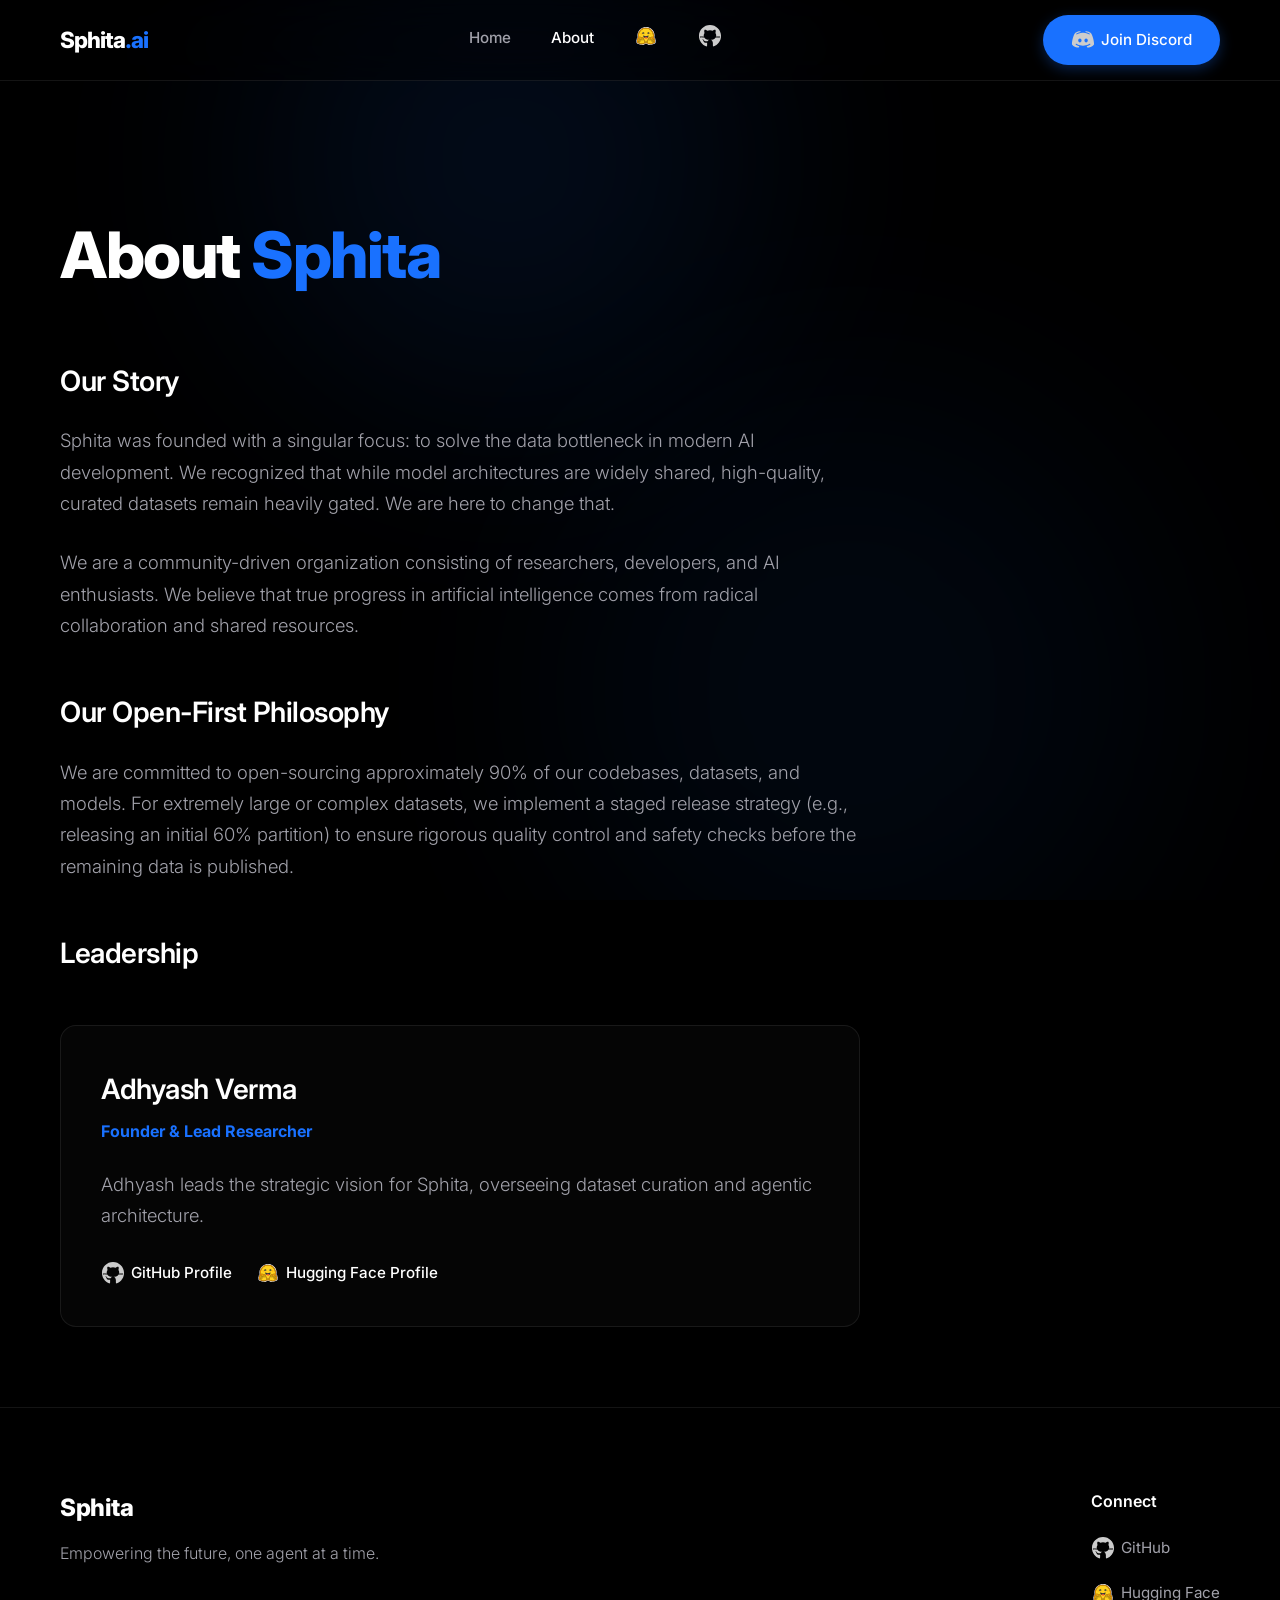
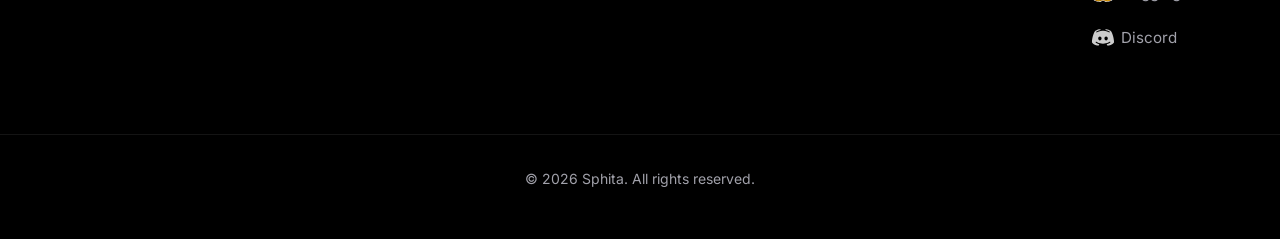
==== about.html @ c9b4d0f7 "fix: rename .svgs to svgs for Jekyll compatibility" ====
<!DOCTYPE html>
<html lang="en">
<head>
    <meta charset="UTF-8">
    <meta name="viewport" content="width=device-width, initial-scale=1.0">
    <meta name="description" content="About Sphita - Learn about our mission, our open-first philosophy, and our leadership.">
    <title>About | Sphita</title>
    <link rel="stylesheet" href="style.css">
    <link href="https://fonts.googleapis.com/css2?family=Inter:wght@300;400;600;800&display=swap" rel="stylesheet">
</head>
<body>
    <div class="bg-elements">
        <div class="orb orb-1"></div>
        <div class="orb orb-2"></div>
    </div>
    <header class="navbar">
        <div class="container nav-container">
            <div class="logo">
                <a href="index.html">Sphita<span>.ai</span></a>
            </div>
            <nav>
                <ul class="nav-links">
                    <li><a href="index.html">Home</a></li>
                    <li><a href="about.html" class="active">About</a></li>
                    <li><a href="https://huggingface.co/sphita" target="_blank" class="svg-link" title="Hugging Face"><img src="svgs/hf-logo.svg" alt="Hugging Face" class="svg-icon"></a></li>
                    <li><a href="https://github.com/sphita" target="_blank" class="svg-link" title="GitHub"><img src="svgs/icons8-github.svg" alt="GitHub" class="svg-icon icon-invert"></a></li>
                </ul>
            </nav>
            <div class="nav-cta">
                <a href="https://discord.gg/mz2hBN3k8p" target="_blank" class="btn btn-primary svg-link"><img src="svgs/icons8-discord.svg" alt="Discord" class="svg-icon icon-invert"> Join Discord</a>
            </div>
            <div class="mobile-menu-toggle" id="mobile-menu-toggle">
                &#9776;
            </div>
        </div>
    </header>

    <main class="page-content">
        <section class="container content-section">
            <h1 class="page-title">About <span>Sphita</span></h1>
            <div class="text-block">
                <h2>Our Story</h2>
                <p>Sphita was founded with a singular focus: to solve the data bottleneck in modern AI development. We recognized that while model architectures are widely shared, high-quality, curated datasets remain heavily gated. We are here to change that.</p>
                <p>We are a community-driven organization consisting of researchers, developers, and AI enthusiasts. We believe that true progress in artificial intelligence comes from radical collaboration and shared resources.</p>
                
                <h2>Our Open-First Philosophy</h2>
                <p>We are committed to open-sourcing approximately 90% of our codebases, datasets, and models. For extremely large or complex datasets, we implement a staged release strategy (e.g., releasing an initial 60% partition) to ensure rigorous quality control and safety checks before the remaining data is published.</p>

                <h2>Leadership</h2>
                <div class="leadership-card">
                    <h3>Adhyash Verma</h3>
                    <p><strong>Founder & Lead Researcher</strong></p>
                    <p>Adhyash leads the strategic vision for Sphita, overseeing dataset curation and agentic architecture.</p>
                    <div class="social-links">
                        <a href="https://github.com/AVadhyanshverma" target="_blank" class="svg-link"><img src="svgs/icons8-github.svg" alt="GitHub" class="svg-icon icon-invert"> GitHub Profile</a>
                        <a href="https://huggingface.co/AdhyanshVerma" target="_blank" class="svg-link"><img src="svgs/hf-logo.svg" alt="Hugging Face" class="svg-icon"> Hugging Face Profile</a>
                    </div>
                </div>
            </div>
        </section>
    </main>

    <footer>
        <div class="container footer-content">
            <div class="footer-brand">
                <h3>Sphita</h3>
                <p>Empowering the future, one agent at a time.</p>
            </div>
            <div class="footer-links">
                <h4>Connect</h4>
                <ul>
                    <li><a href="https://github.com/sphita" class="svg-link"><img src="svgs/icons8-github.svg" alt="GitHub" class="svg-icon icon-invert"> GitHub</a></li>
                    <li><a href="https://huggingface.co/sphita" class="svg-link"><img src="svgs/hf-logo.svg" alt="Hugging Face" class="svg-icon"> Hugging Face</a></li>
                    <li><a href="https://discord.gg/mz2hBN3k8p" class="svg-link"><img src="svgs/icons8-discord.svg" alt="Discord" class="svg-icon icon-invert"> Discord</a></li>
                </ul>
            </div>
        </div>
        <div class="footer-bottom">
            <p>&copy; <span id="year">2026</span> Sphita. All rights reserved.</p>
        </div>
    </footer>

    <script src="script.js"></script>
</body>
</html>
---- style.css ----
:root {
    --bg-dark: #000000;
    --bg-glass: rgba(255, 255, 255, 0.02);
    --bg-glass-hover: rgba(255, 255, 255, 0.05);
    --text-primary: #ffffff;
    --text-secondary: #a1a1aa;
    --accent-blue: #1971ff;
    --border-color: rgba(255, 255, 255, 0.06);
    --glass-border: 1px solid rgba(255, 255, 255, 0.08);
}

* {
    margin: 0;
    padding: 0;
    box-sizing: border-box;
}

html {
    scroll-behavior: smooth;
}

body {
    font-family: 'Inter', -apple-system, sans-serif;
    background-color: var(--bg-dark);
    color: var(--text-primary);
    line-height: 1.7;
    overflow-x: hidden;
    -webkit-font-smoothing: antialiased;
}

a {
    text-decoration: none;
    color: inherit;
}

ul {
    list-style: none;
}

.container {
    max-width: 1200px;
    margin: 0 auto;
    padding: 0 20px;
}

/* Ambient Background Effects */
.bg-elements {
    position: fixed;
    top: 0;
    left: 0;
    width: 100vw;
    height: 100vh;
    z-index: -1;
    overflow: hidden;
    pointer-events: none;
}

.orb {
    position: absolute;
    border-radius: 50%;
    filter: blur(120px);
    opacity: 0.4;
    animation: float 10s ease-in-out infinite alternate;
}

.orb-1 {
    top: -10%;
    left: 20%;
    width: 500px;
    height: 500px;
    background: rgba(25, 113, 255, 0.25);
}

.orb-2 {
    bottom: -10%;
    right: 10%;
    width: 600px;
    height: 600px;
    background: rgba(25, 113, 255, 0.15);
    animation-delay: -5s;
}

@keyframes float {
    0% { transform: translate(0, 0); }
    100% { transform: translate(40px, 60px); }
}

/* Navbar - Glassmorphism */
.navbar {
    border-bottom: var(--glass-border);
    background: rgba(0, 0, 0, 0.4);
    backdrop-filter: blur(24px);
    -webkit-backdrop-filter: blur(24px);
    position: sticky;
    top: 0;
    z-index: 100;
    transition: all 0.3s ease;
}

.nav-container {
    display: flex;
    justify-content: space-between;
    align-items: center;
    height: 80px;
}

.logo a {
    font-size: 1.4rem;
    font-weight: 800;
    letter-spacing: -1px;
}

.logo span {
    color: var(--accent-blue);
}

.nav-links {
    display: flex;
    gap: 2.5rem;
}

.nav-links a {
    font-size: 0.95rem;
    color: var(--text-secondary);
    transition: color 0.2s ease;
    font-weight: 500;
}

.nav-links a:hover, .nav-links a.active {
    color: var(--text-primary);
}

.mobile-menu-toggle {
    display: none;
    font-size: 1.5rem;
    cursor: pointer;
}

/* Buttons */
.btn {
    display: inline-flex;
    align-items: center;
    justify-content: center;
    padding: 0.75rem 1.75rem;
    border-radius: 999px; /* Pill shape */
    font-weight: 500;
    font-size: 0.95rem;
    transition: all 0.3s cubic-bezier(0.4, 0, 0.2, 1);
    cursor: pointer;
}

.btn-primary {
    background: var(--accent-blue);
    color: white;
    border: none;
    box-shadow: 0 4px 14px 0 rgba(25, 113, 255, 0.3);
}

.btn-primary:hover {
    transform: translateY(-2px);
    box-shadow: 0 6px 20px 0 rgba(25, 113, 255, 0.5);
}

.btn-outline {
    background: var(--bg-glass);
    border: var(--glass-border);
    color: var(--text-primary);
    backdrop-filter: blur(10px);
}

.btn-outline:hover {
    background: var(--bg-glass-hover);
    border-color: rgba(255, 255, 255, 0.2);
}

/* Hero Section */
.hero {
    position: relative;
    padding: 160px 0 120px;
    text-align: center;
    z-index: 2;
}

.hero-content {
    max-width: 850px;
    margin: 0 auto;
}

.hero-title {
    font-size: 5rem;
    font-weight: 800;
    line-height: 1.1;
    margin-bottom: 1.5rem;
    letter-spacing: -2px;
}

.hero-title span {
    color: var(--accent-blue);
}

.hero-subtitle {
    font-size: 1.25rem;
    color: var(--text-secondary);
    margin-bottom: 3rem;
    max-width: 600px;
    margin-left: auto;
    margin-right: auto;
    font-weight: 300;
}

.hero-actions {
    display: flex;
    justify-content: center;
    gap: 1.25rem;
}

/* Features - Glass Cards */
.features {
    display: grid;
    grid-template-columns: repeat(auto-fit, minmax(320px, 1fr));
    gap: 2rem;
    padding: 4rem 20px 8rem 20px;
    position: relative;
    z-index: 2;
}

.feature-card {
    background: var(--bg-glass);
    border: var(--glass-border);
    backdrop-filter: blur(20px);
    -webkit-backdrop-filter: blur(20px);
    border-radius: 16px;
    padding: 3rem 2rem;
    transition: transform 0.3s ease, border-color 0.3s ease, background 0.3s ease;
}

.feature-card:hover {
    transform: translateY(-8px);
    border-color: rgba(25, 113, 255, 0.4);
    background: var(--bg-glass-hover);
}

.feature-card .icon {
    font-size: 2.5rem;
    margin-bottom: 1.5rem;
}

.feature-card h3 {
    font-size: 1.35rem;
    margin-bottom: 1rem;
    font-weight: 600;
    letter-spacing: -0.5px;
}

.feature-card p {
    color: var(--text-secondary);
    font-size: 1rem;
    font-weight: 300;
}

/* Page Content (About) */
.page-content {
    padding: 120px 0 80px;
    position: relative;
    z-index: 2;
}

.page-title {
    font-size: 4rem;
    margin-bottom: 2.5rem;
    font-weight: 800;
    letter-spacing: -1.5px;
}

.page-title span {
    color: var(--accent-blue);
}

.text-block {
    max-width: 800px;
}

.text-block h2 {
    margin: 3rem 0 1.25rem;
    font-size: 1.75rem;
    font-weight: 600;
    letter-spacing: -0.5px;
}

.text-block p {
    color: var(--text-secondary);
    margin-bottom: 1.75rem;
    font-size: 1.15rem;
    font-weight: 300;
}

.leadership-card {
    background: var(--bg-glass);
    border: var(--glass-border);
    backdrop-filter: blur(20px);
    -webkit-backdrop-filter: blur(20px);
    border-radius: 16px;
    padding: 2.5rem;
    margin-top: 3rem;
}

.leadership-card h3 {
    font-size: 1.75rem;
    margin-bottom: 0.25rem;
    font-weight: 600;
    letter-spacing: -0.5px;
}

.leadership-card > p:nth-of-type(1) {
    color: var(--accent-blue);
    font-weight: 500;
    font-size: 1rem;
    margin-bottom: 1.5rem;
}

.social-links {
    margin-top: 1.5rem;
    display: flex;
    gap: 1.5rem;
}

.social-links a {
    color: var(--text-primary);
    font-size: 0.95rem;
    font-weight: 500;
    transition: color 0.2s ease;
}

.social-links a:hover {
    color: var(--accent-blue);
}

/* Footer */
footer {
    border-top: var(--glass-border);
    padding: 5rem 0 3rem;
    background: rgba(0, 0, 0, 0.4);
    backdrop-filter: blur(20px);
    position: relative;
    z-index: 2;
}

.footer-content {
    display: flex;
    justify-content: space-between;
    flex-wrap: wrap;
    gap: 3rem;
    margin-bottom: 4rem;
}

.footer-brand h3 {
    font-size: 1.5rem;
    font-weight: 800;
    letter-spacing: -0.5px;
}

.footer-brand p {
    color: var(--text-secondary);
    margin-top: 0.75rem;
    font-weight: 300;
}

.footer-links h4 {
    margin-bottom: 1.25rem;
    font-weight: 600;
}

.footer-links ul li {
    margin-bottom: 0.75rem;
}

.footer-links a {
    color: var(--text-secondary);
    transition: color 0.2s ease;
    font-size: 0.95rem;
}

.footer-links a:hover {
    color: var(--text-primary);
}

.footer-bottom {
    text-align: center;
    color: var(--text-secondary);
    font-size: 0.875rem;
    padding-top: 2rem;
    border-top: var(--glass-border);
}

/* Responsive */
@media (max-width: 768px) {
    .nav-links, .nav-cta {
        display: none;
    }
    .mobile-menu-toggle {
        display: block;
    }
    .hero-title {
        font-size: 3.5rem;
    }
    .hero-actions {
        flex-direction: column;
        padding: 0 20px;
    }
    .btn {
        width: 100%;
    }
    .nav-links.active {
        display: flex;
        flex-direction: column;
        position: absolute;
        top: 80px;
        left: 0;
        width: 100%;
        background: rgba(0, 0, 0, 0.95);
        backdrop-filter: blur(24px);
        padding: 2rem;
        border-bottom: var(--glass-border);
    }
}

/* SVG Animations (From svg-animations SKILL) */
.svg-link {
    display: inline-flex;
    align-items: center;
    gap: 6px;
}

.svg-icon {
    width: 24px;
    height: 24px;
    transition: transform 0.3s cubic-bezier(0.42, 0, 0.58, 1);
}

.icon-invert {
    filter: invert(0.8);
}

.svg-link:hover .svg-icon {
    animation: svg-pulse 1.5s ease-in-out infinite;
}

@keyframes svg-pulse {
    0%, 100% { 
        transform: scale(1); 
        filter: drop-shadow(0 0 2px rgba(25, 113, 255, 0.4)); 
    }
    50% { 
        transform: scale(1.15); 
        filter: drop-shadow(0 0 8px rgba(25, 113, 255, 0.8)); 
    }
}
.icon-invert.svg-link:hover .svg-icon,
.svg-link:hover .icon-invert {
    animation: svg-pulse-invert 1.5s ease-in-out infinite;
}

@keyframes svg-pulse-invert {
    0%, 100% { 
        transform: scale(1); 
        filter: invert(0.8) drop-shadow(0 0 2px rgba(25, 113, 255, 0.4)); 
    }
    50% { 
        transform: scale(1.15); 
        filter: invert(0.8) drop-shadow(0 0 8px rgba(25, 113, 255, 0.8)); 
    }
}

/* Feature Card SVG Icon Styles & Animation */
.feature-icon {
    width: 48px;
    height: 48px;
    margin-bottom: 0.5rem;
    transition: transform 0.4s cubic-bezier(0.34, 1.56, 0.64, 1), filter 0.4s ease;
}

.feature-card:hover .feature-icon {
    transform: scale(1.15) translateY(-5px);
    filter: drop-shadow(0 4px 12px rgba(25, 113, 255, 0.6));
}
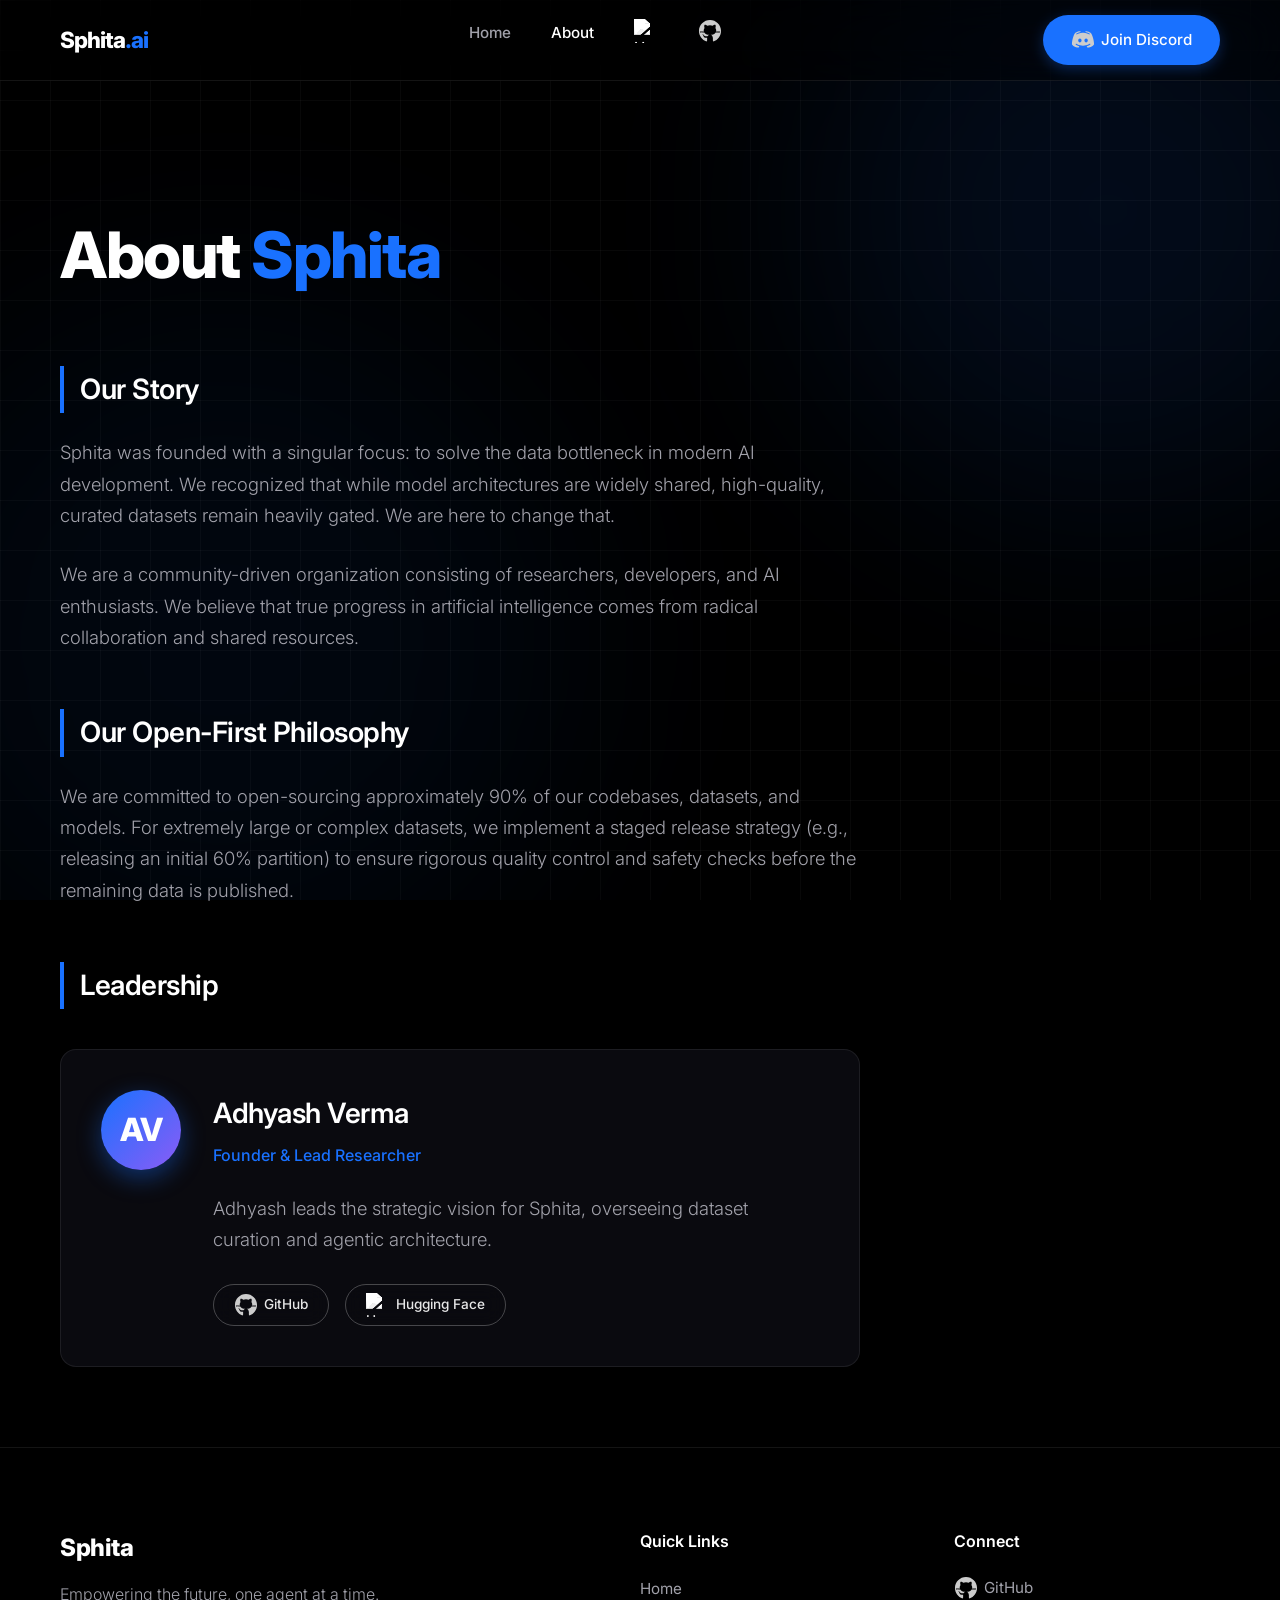
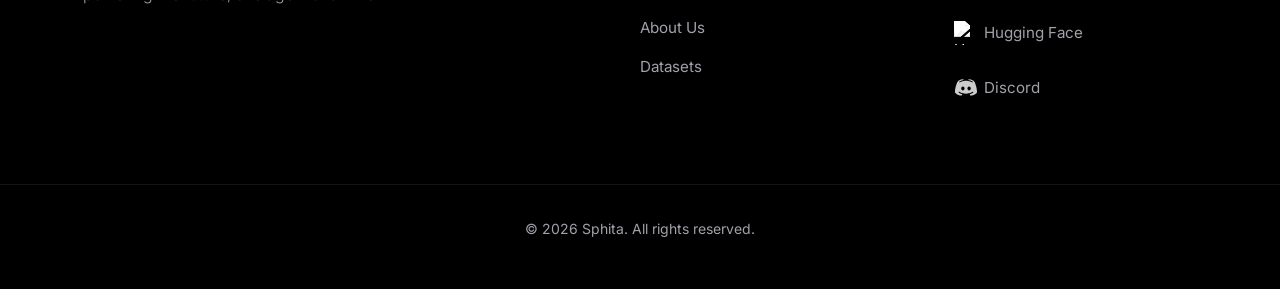
==== commit e9c90d41: "style: Comprehensive startup-tier UI polish and HF Pirate logo integration" ====
--- a/about.html
+++ b/about.html
@@ -5,14 +5,20 @@
     <meta name="viewport" content="width=device-width, initial-scale=1.0">
     <meta name="description" content="About Sphita - Learn about our mission, our open-first philosophy, and our leadership.">
     <title>About | Sphita</title>
+    
+    <!-- Dynamic Favicon -->
+    <link rel="icon" href="data:image/svg+xml,<svg xmlns='http://www.w3.org/2000/svg' viewBox='0 0 100 100'><circle cx='50' cy='50' r='50' fill='%231971ff'/></svg>">
+    
     <link rel="stylesheet" href="style.css">
-    <link href="https://fonts.googleapis.com/css2?family=Inter:wght@300;400;600;800&display=swap" rel="stylesheet">
+    <link href="https://fonts.googleapis.com/css2?family=Inter:wght@300;400;500;600;800&display=swap" rel="stylesheet">
 </head>
 <body>
+    <div class="bg-grid"></div>
     <div class="bg-elements">
         <div class="orb orb-1"></div>
         <div class="orb orb-2"></div>
     </div>
+    
     <header class="navbar">
         <div class="container nav-container">
             <div class="logo">
@@ -22,7 +28,7 @@
                 <ul class="nav-links">
                     <li><a href="index.html">Home</a></li>
                     <li><a href="about.html" class="active">About</a></li>
-                    <li><a href="https://huggingface.co/sphita" target="_blank" class="svg-link" title="Hugging Face"><img src="svgs/hf-logo.svg" alt="Hugging Face" class="svg-icon"></a></li>
+                    <li><a href="https://huggingface.co/sphita" target="_blank" class="svg-link" title="Hugging Face"><img src="https://huggingface.co/datasets/huggingface/brand-assets/resolve/main/hf-logo-pirate.png" alt="Hugging Face" class="svg-icon icon-monochrome"></a></li>
                     <li><a href="https://github.com/sphita" target="_blank" class="svg-link" title="GitHub"><img src="svgs/icons8-github.svg" alt="GitHub" class="svg-icon icon-invert"></a></li>
                 </ul>
             </nav>
@@ -48,12 +54,15 @@
 
                 <h2>Leadership</h2>
                 <div class="leadership-card">
-                    <h3>Adhyash Verma</h3>
-                    <p><strong>Founder & Lead Researcher</strong></p>
-                    <p>Adhyash leads the strategic vision for Sphita, overseeing dataset curation and agentic architecture.</p>
-                    <div class="social-links">
-                        <a href="https://github.com/AVadhyanshverma" target="_blank" class="svg-link"><img src="svgs/icons8-github.svg" alt="GitHub" class="svg-icon icon-invert"> GitHub Profile</a>
-                        <a href="https://huggingface.co/AdhyanshVerma" target="_blank" class="svg-link"><img src="svgs/hf-logo.svg" alt="Hugging Face" class="svg-icon"> Hugging Face Profile</a>
+                    <div class="avatar-initials">AV</div>
+                    <div class="leadership-bio">
+                        <h3>Adhyash Verma</h3>
+                        <p class="role-title">Founder & Lead Researcher</p>
+                        <p>Adhyash leads the strategic vision for Sphita, overseeing dataset curation and agentic architecture.</p>
+                        <div class="social-links">
+                            <a href="https://github.com/AVadhyanshverma" target="_blank" class="btn btn-outline btn-sm svg-link"><img src="svgs/icons8-github.svg" alt="GitHub" class="svg-icon icon-invert"> GitHub</a>
+                            <a href="https://huggingface.co/AdhyanshVerma" target="_blank" class="btn btn-outline btn-sm svg-link"><img src="https://huggingface.co/datasets/huggingface/brand-assets/resolve/main/hf-logo-pirate.png" alt="Hugging Face" class="svg-icon icon-monochrome"> Hugging Face</a>
+                        </div>
                     </div>
                 </div>
             </div>
@@ -67,10 +76,18 @@
                 <p>Empowering the future, one agent at a time.</p>
             </div>
             <div class="footer-links">
+                <h4>Quick Links</h4>
+                <ul>
+                    <li><a href="index.html">Home</a></li>
+                    <li><a href="about.html">About Us</a></li>
+                    <li><a href="https://huggingface.co/sphita">Datasets</a></li>
+                </ul>
+            </div>
+            <div class="footer-links">
                 <h4>Connect</h4>
                 <ul>
                     <li><a href="https://github.com/sphita" class="svg-link"><img src="svgs/icons8-github.svg" alt="GitHub" class="svg-icon icon-invert"> GitHub</a></li>
-                    <li><a href="https://huggingface.co/sphita" class="svg-link"><img src="svgs/hf-logo.svg" alt="Hugging Face" class="svg-icon"> Hugging Face</a></li>
+                    <li><a href="https://huggingface.co/sphita" class="svg-link"><img src="https://huggingface.co/datasets/huggingface/brand-assets/resolve/main/hf-logo-pirate.png" alt="Hugging Face" class="svg-icon icon-monochrome"> Hugging Face</a></li>
                     <li><a href="https://discord.gg/mz2hBN3k8p" class="svg-link"><img src="svgs/icons8-discord.svg" alt="Discord" class="svg-icon icon-invert"> Discord</a></li>
                 </ul>
             </div>
--- a/style.css
+++ b/style.css
@@ -1,5 +1,6 @@
 :root {
     --bg-dark: #000000;
+    --bg-card: #0a0a0f;
     --bg-glass: rgba(255, 255, 255, 0.02);
     --bg-glass-hover: rgba(255, 255, 255, 0.05);
     --text-primary: #ffffff;
@@ -44,6 +45,20 @@
 }
 
 /* Ambient Background Effects */
+.bg-grid {
+    position: fixed;
+    top: 0;
+    left: 0;
+    width: 100vw;
+    height: 100vh;
+    z-index: -2;
+    background-image: 
+        linear-gradient(rgba(255, 255, 255, 0.03) 1px, transparent 1px),
+        linear-gradient(90deg, rgba(255, 255, 255, 0.03) 1px, transparent 1px);
+    background-size: 50px 50px;
+    pointer-events: none;
+}
+
 .bg-elements {
     position: fixed;
     top: 0;
@@ -63,19 +78,20 @@
     animation: float 10s ease-in-out infinite alternate;
 }
 
+/* Asymmetric Orbs */
 .orb-1 {
     top: -10%;
-    left: 20%;
-    width: 500px;
-    height: 500px;
+    right: -10%;
+    width: 600px;
+    height: 600px;
     background: rgba(25, 113, 255, 0.25);
 }
 
 .orb-2 {
     bottom: -10%;
-    right: 10%;
-    width: 600px;
-    height: 600px;
+    left: -10%;
+    width: 700px;
+    height: 700px;
     background: rgba(25, 113, 255, 0.15);
     animation-delay: -5s;
 }
@@ -149,6 +165,11 @@
     cursor: pointer;
 }
 
+.btn-sm {
+    padding: 0.5rem 1.25rem;
+    font-size: 0.85rem;
+}
+
 .btn-primary {
     background: var(--accent-blue);
     color: white;
@@ -162,15 +183,16 @@
 }
 
 .btn-outline {
-    background: var(--bg-glass);
-    border: var(--glass-border);
-    color: var(--text-primary);
+    background: transparent;
+    border: 1px solid rgba(255, 255, 255, 0.25); /* More visible border */
+    color: rgba(255, 255, 255, 0.9);
     backdrop-filter: blur(10px);
 }
 
 .btn-outline:hover {
-    background: var(--bg-glass-hover);
-    border-color: rgba(255, 255, 255, 0.2);
+    background: rgba(255, 255, 255, 0.08);
+    border-color: rgba(255, 255, 255, 0.4);
+    color: #ffffff;
 }
 
 /* Hero Section */
@@ -189,7 +211,7 @@
 .hero-title {
     font-size: 5rem;
     font-weight: 800;
-    line-height: 1.1;
+    line-height: 1.25; /* Loosened line height */
     margin-bottom: 1.5rem;
     letter-spacing: -2px;
 }
@@ -199,10 +221,10 @@
 }
 
 .hero-subtitle {
-    font-size: 1.25rem;
+    font-size: 1.15rem; /* Dropped size slightly */
     color: var(--text-secondary);
     margin-bottom: 3rem;
-    max-width: 600px;
+    max-width: 700px; /* Widened slightly */
     margin-left: auto;
     margin-right: auto;
     font-weight: 300;
@@ -225,24 +247,33 @@
 }
 
 .feature-card {
-    background: var(--bg-glass);
+    background: var(--bg-card); /* Slightly lighter than page bg */
     border: var(--glass-border);
     backdrop-filter: blur(20px);
     -webkit-backdrop-filter: blur(20px);
     border-radius: 16px;
-    padding: 3rem 2rem;
-    transition: transform 0.3s ease, border-color 0.3s ease, background 0.3s ease;
+    padding: 3rem 2.5rem;
+    display: flex;
+    flex-direction: column;
+    transition: transform 0.3s ease, border-color 0.3s ease, box-shadow 0.3s ease;
 }
 
 .feature-card:hover {
     transform: translateY(-8px);
-    border-color: rgba(25, 113, 255, 0.4);
-    background: var(--bg-glass-hover);
-}
-
-.feature-card .icon {
-    font-size: 2.5rem;
-    margin-bottom: 1.5rem;
+    border-color: rgba(25, 113, 255, 0.5);
+    box-shadow: 0 12px 40px rgba(25, 113, 255, 0.15); /* Brighten on hover */
+}
+
+.feature-icon {
+    width: 48px;
+    height: 48px;
+    margin-bottom: 1.5rem; /* Re-added margin here since it's the container */
+    transition: transform 0.4s cubic-bezier(0.34, 1.56, 0.64, 1), filter 0.4s ease;
+}
+
+.feature-card:hover .feature-icon:not(.lock-open):not(.lock-closed) {
+    transform: scale(1.15) translateY(-5px);
+    filter: drop-shadow(0 4px 12px rgba(25, 113, 255, 0.6));
 }
 
 .feature-card h3 {
@@ -256,6 +287,23 @@
     color: var(--text-secondary);
     font-size: 1rem;
     font-weight: 300;
+    flex-grow: 1; /* Pushes card-link down */
+    margin-bottom: 1.5rem;
+}
+
+.card-link {
+    color: var(--accent-blue);
+    font-weight: 600;
+    font-size: 0.95rem;
+    display: inline-flex;
+    align-items: center;
+    transition: color 0.2s ease, transform 0.2s ease;
+    align-self: flex-start;
+}
+
+.card-link:hover {
+    color: #ffffff;
+    transform: translateX(4px);
 }
 
 /* Page Content (About) */
@@ -281,7 +329,9 @@
 }
 
 .text-block h2 {
-    margin: 3rem 0 1.25rem;
+    border-left: 4px solid var(--accent-blue);
+    padding-left: 1rem;
+    margin: 3.5rem 0 1.5rem;
     font-size: 1.75rem;
     font-weight: 600;
     letter-spacing: -0.5px;
@@ -295,23 +345,42 @@
 }
 
 .leadership-card {
-    background: var(--bg-glass);
+    background: var(--bg-card);
     border: var(--glass-border);
     backdrop-filter: blur(20px);
     -webkit-backdrop-filter: blur(20px);
     border-radius: 16px;
     padding: 2.5rem;
-    margin-top: 3rem;
-}
-
-.leadership-card h3 {
+    margin-top: 2.5rem;
+    display: grid;
+    grid-template-columns: 80px 1fr;
+    gap: 2rem;
+    align-items: start;
+    width: 100%;
+}
+
+.avatar-initials {
+    width: 80px;
+    height: 80px;
+    border-radius: 50%;
+    background: linear-gradient(135deg, var(--accent-blue), #8b5cf6);
+    display: flex;
+    align-items: center;
+    justify-content: center;
+    font-size: 2rem;
+    font-weight: 800;
+    color: white;
+    box-shadow: 0 8px 24px rgba(25, 113, 255, 0.4);
+}
+
+.leadership-bio h3 {
     font-size: 1.75rem;
     margin-bottom: 0.25rem;
     font-weight: 600;
     letter-spacing: -0.5px;
 }
 
-.leadership-card > p:nth-of-type(1) {
+.leadership-bio .role-title {
     color: var(--accent-blue);
     font-weight: 500;
     font-size: 1rem;
@@ -321,18 +390,8 @@
 .social-links {
     margin-top: 1.5rem;
     display: flex;
-    gap: 1.5rem;
-}
-
-.social-links a {
-    color: var(--text-primary);
-    font-size: 0.95rem;
-    font-weight: 500;
-    transition: color 0.2s ease;
-}
-
-.social-links a:hover {
-    color: var(--accent-blue);
+    gap: 1rem;
+    flex-wrap: wrap;
 }
 
 /* Footer */
@@ -346,9 +405,8 @@
 }
 
 .footer-content {
-    display: flex;
-    justify-content: space-between;
-    flex-wrap: wrap;
+    display: grid;
+    grid-template-columns: 2fr 1fr 1fr;
     gap: 3rem;
     margin-bottom: 4rem;
 }
@@ -409,6 +467,19 @@
     }
     .btn {
         width: 100%;
+    }
+    .leadership-card {
+        grid-template-columns: 1fr;
+        text-align: center;
+    }
+    .avatar-initials {
+        margin: 0 auto;
+    }
+    .social-links {
+        justify-content: center;
+    }
+    .footer-content {
+        grid-template-columns: 1fr;
     }
     .nav-links.active {
         display: flex;
@@ -441,6 +512,11 @@
     filter: invert(0.8);
 }
 
+/* Turn colored icons monochrome */
+.icon-monochrome {
+    filter: grayscale(1) brightness(1.5) contrast(1.2);
+}
+
 .svg-link:hover .svg-icon {
     animation: svg-pulse 1.5s ease-in-out infinite;
 }
@@ -470,16 +546,18 @@
         filter: invert(0.8) drop-shadow(0 0 8px rgba(25, 113, 255, 0.8)); 
     }
 }
-
-/* Feature Card SVG Icon Styles & Animation */
-.feature-icon {
-    width: 48px;
-    height: 48px;
-    margin-bottom: 0.5rem;
-    transition: transform 0.4s cubic-bezier(0.34, 1.56, 0.64, 1), filter 0.4s ease;
-}
-
-.feature-card:hover .feature-icon {
-    transform: scale(1.15) translateY(-5px);
-    filter: drop-shadow(0 4px 12px rgba(25, 113, 255, 0.6));
-}
+.icon-monochrome.svg-link:hover .svg-icon,
+.svg-link:hover .icon-monochrome {
+    animation: svg-pulse-monochrome 1.5s ease-in-out infinite;
+}
+
+@keyframes svg-pulse-monochrome {
+    0%, 100% { 
+        transform: scale(1); 
+        filter: grayscale(1) brightness(1.5) contrast(1.2) drop-shadow(0 0 2px rgba(25, 113, 255, 0.4)); 
+    }
+    50% { 
+        transform: scale(1.15); 
+        filter: grayscale(1) brightness(1.5) contrast(1.2) drop-shadow(0 0 8px rgba(25, 113, 255, 0.8)); 
+    }
+}
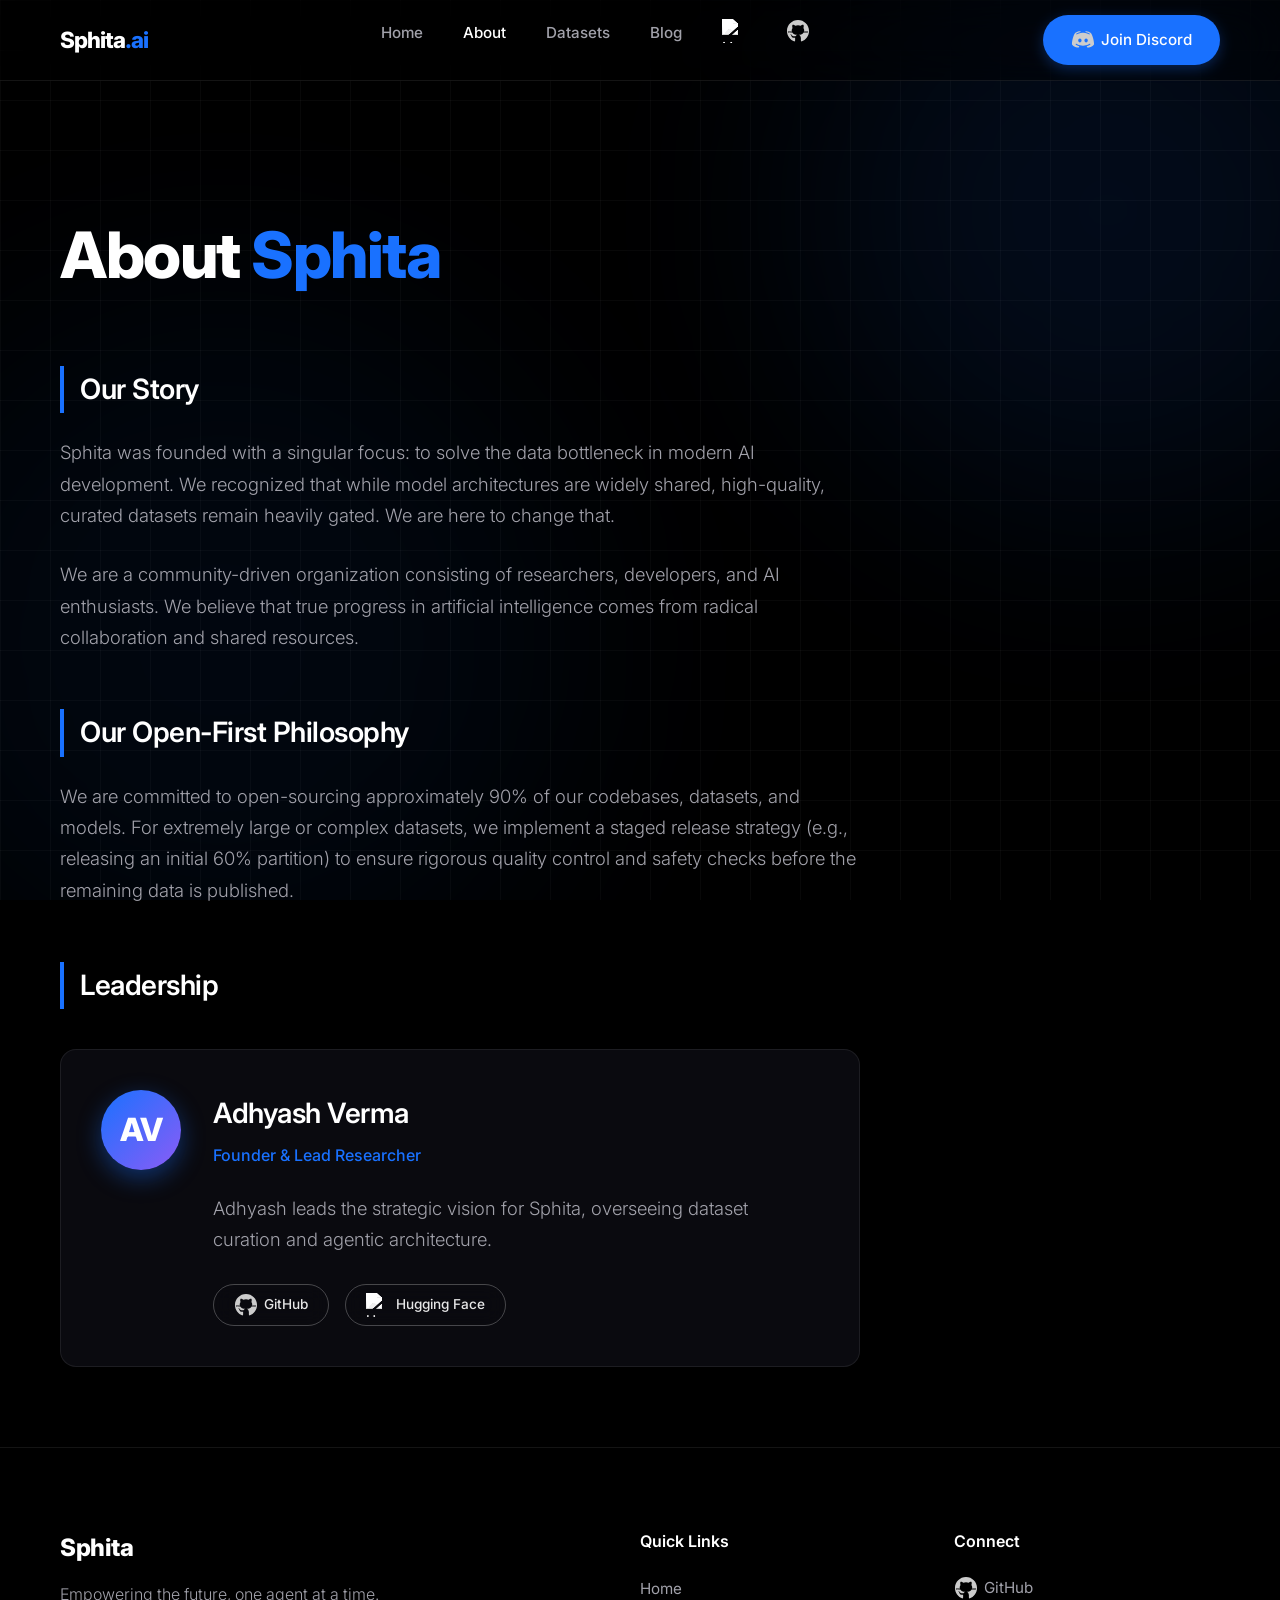
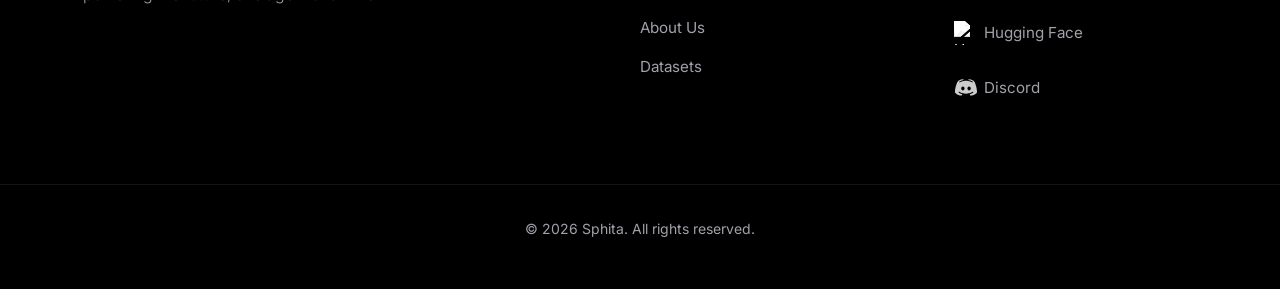
==== commit 3f64f070: "chore: Implement comprehensive SEO, sitemap, robots.txt, and structured data" ====
--- a/about.html
+++ b/about.html
@@ -11,6 +11,26 @@
     
     <link rel="stylesheet" href="style.css">
     <link href="https://fonts.googleapis.com/css2?family=Inter:wght@300;400;500;600;800&display=swap" rel="stylesheet">
+    <!-- Comprehensive SEO </head> Social Cards -->
+    <meta property="og:site_name" content="Sphita">
+    <meta property="og:image" content="https://huggingface.co/datasets/huggingface/brand-assets/resolve/main/hf-logo-pirate.png">
+    <meta name="twitter:card" content="summary_large_image">
+    <meta name="twitter:image" content="https://huggingface.co/datasets/huggingface/brand-assets/resolve/main/hf-logo-pirate.png">
+    <!-- Schema.org JSON-LD -->
+    <script type="application/ld+json">
+    {
+      "@context": "https://schema.org",
+      "@type": "Organization",
+      "name": "Sphita",
+      "url": "https://sphita.github.io/",
+      "logo": "https://huggingface.co/datasets/huggingface/brand-assets/resolve/main/hf-logo-pirate.png",
+      "description": "An open-first AI collective curating high-quality datasets and building autonomous agentic systems.",
+      "sameAs": [
+        "https://github.com/sphita",
+        "https://huggingface.co/sphita"
+      ]
+    }
+    </script>
 </head>
 <body>
     <div class="bg-grid"></div>
@@ -28,6 +48,8 @@
                 <ul class="nav-links">
                     <li><a href="index.html">Home</a></li>
                     <li><a href="about.html" class="active">About</a></li>
+                    <li><a href="datasets.html">Datasets</a></li>
+                    <li><a href="blogs.html">Blog</a></li>
                     <li><a href="https://huggingface.co/sphita" target="_blank" class="svg-link" title="Hugging Face"><img src="https://huggingface.co/datasets/huggingface/brand-assets/resolve/main/hf-logo-pirate.png" alt="Hugging Face" class="svg-icon icon-monochrome"></a></li>
                     <li><a href="https://github.com/sphita" target="_blank" class="svg-link" title="GitHub"><img src="svgs/icons8-github.svg" alt="GitHub" class="svg-icon icon-invert"></a></li>
                 </ul>
--- a/style.css
+++ b/style.css
@@ -561,3 +561,111 @@
         filter: grayscale(1) brightness(1.5) contrast(1.2) drop-shadow(0 0 8px rgba(25, 113, 255, 0.8)); 
     }
 }
+
+/* Dataset Page specific styles */
+.dataset-card {
+    padding: 2rem;
+}
+.dataset-card h3 {
+    font-size: 1.25rem;
+    margin-bottom: 0.5rem;
+}
+.dataset-stats {
+    display: flex;
+    gap: 1rem;
+    margin-bottom: 1rem;
+    font-size: 0.85rem;
+    color: var(--accent-blue);
+    font-weight: 600;
+}
+.dataset-stats span {
+    display: inline-flex;
+    align-items: center;
+    gap: 4px;
+}
+.dataset-card .card-link {
+    margin-top: 1rem;
+}
+
+/* Blog Specific Styles */
+.blog-card {
+    padding: 2rem;
+}
+.blog-date {
+    color: var(--accent-blue);
+    font-size: 0.85rem;
+    font-weight: 600;
+    margin-bottom: 0.5rem;
+    display: block;
+}
+.blog-title {
+    font-size: 1.5rem;
+    margin-bottom: 1rem;
+    letter-spacing: -0.5px;
+}
+
+/* Markdown Prose Styling */
+.prose {
+    max-width: 800px;
+    margin: 0 auto;
+    color: var(--text-secondary);
+    font-size: 1.15rem;
+    line-height: 1.8;
+}
+.prose h1, .prose h2, .prose h3 {
+    color: var(--text-primary);
+    margin-top: 2.5rem;
+    margin-bottom: 1rem;
+    font-weight: 600;
+    letter-spacing: -0.5px;
+}
+.prose h1 { font-size: 2.25rem; }
+.prose h2 { font-size: 1.75rem; border-bottom: 1px solid var(--border-color); padding-bottom: 0.5rem;}
+.prose h3 { font-size: 1.35rem; }
+.prose p {
+    margin-bottom: 1.5rem;
+}
+.prose a {
+    color: var(--accent-blue);
+    text-decoration: none;
+    transition: color 0.2s;
+}
+.prose a:hover {
+    text-decoration: underline;
+    color: #fff;
+}
+.prose ul, .prose ol {
+    margin-bottom: 1.5rem;
+    padding-left: 1.5rem;
+}
+.prose li {
+    margin-bottom: 0.5rem;
+}
+.prose code {
+    background: rgba(255, 255, 255, 0.1);
+    padding: 0.2rem 0.4rem;
+    border-radius: 4px;
+    font-family: monospace;
+    font-size: 0.9em;
+}
+.prose pre {
+    background: #0a0a0f;
+    padding: 1.5rem;
+    border-radius: 12px;
+    overflow-x: auto;
+    margin-bottom: 1.5rem;
+    border: var(--glass-border);
+}
+.prose pre code {
+    background: transparent;
+    padding: 0;
+    border-radius: 0;
+}
+.prose blockquote {
+    border-left: 4px solid var(--accent-blue);
+    padding-left: 1.5rem;
+    margin-left: 0;
+    margin-right: 0;
+    font-style: italic;
+    color: var(--text-primary);
+}
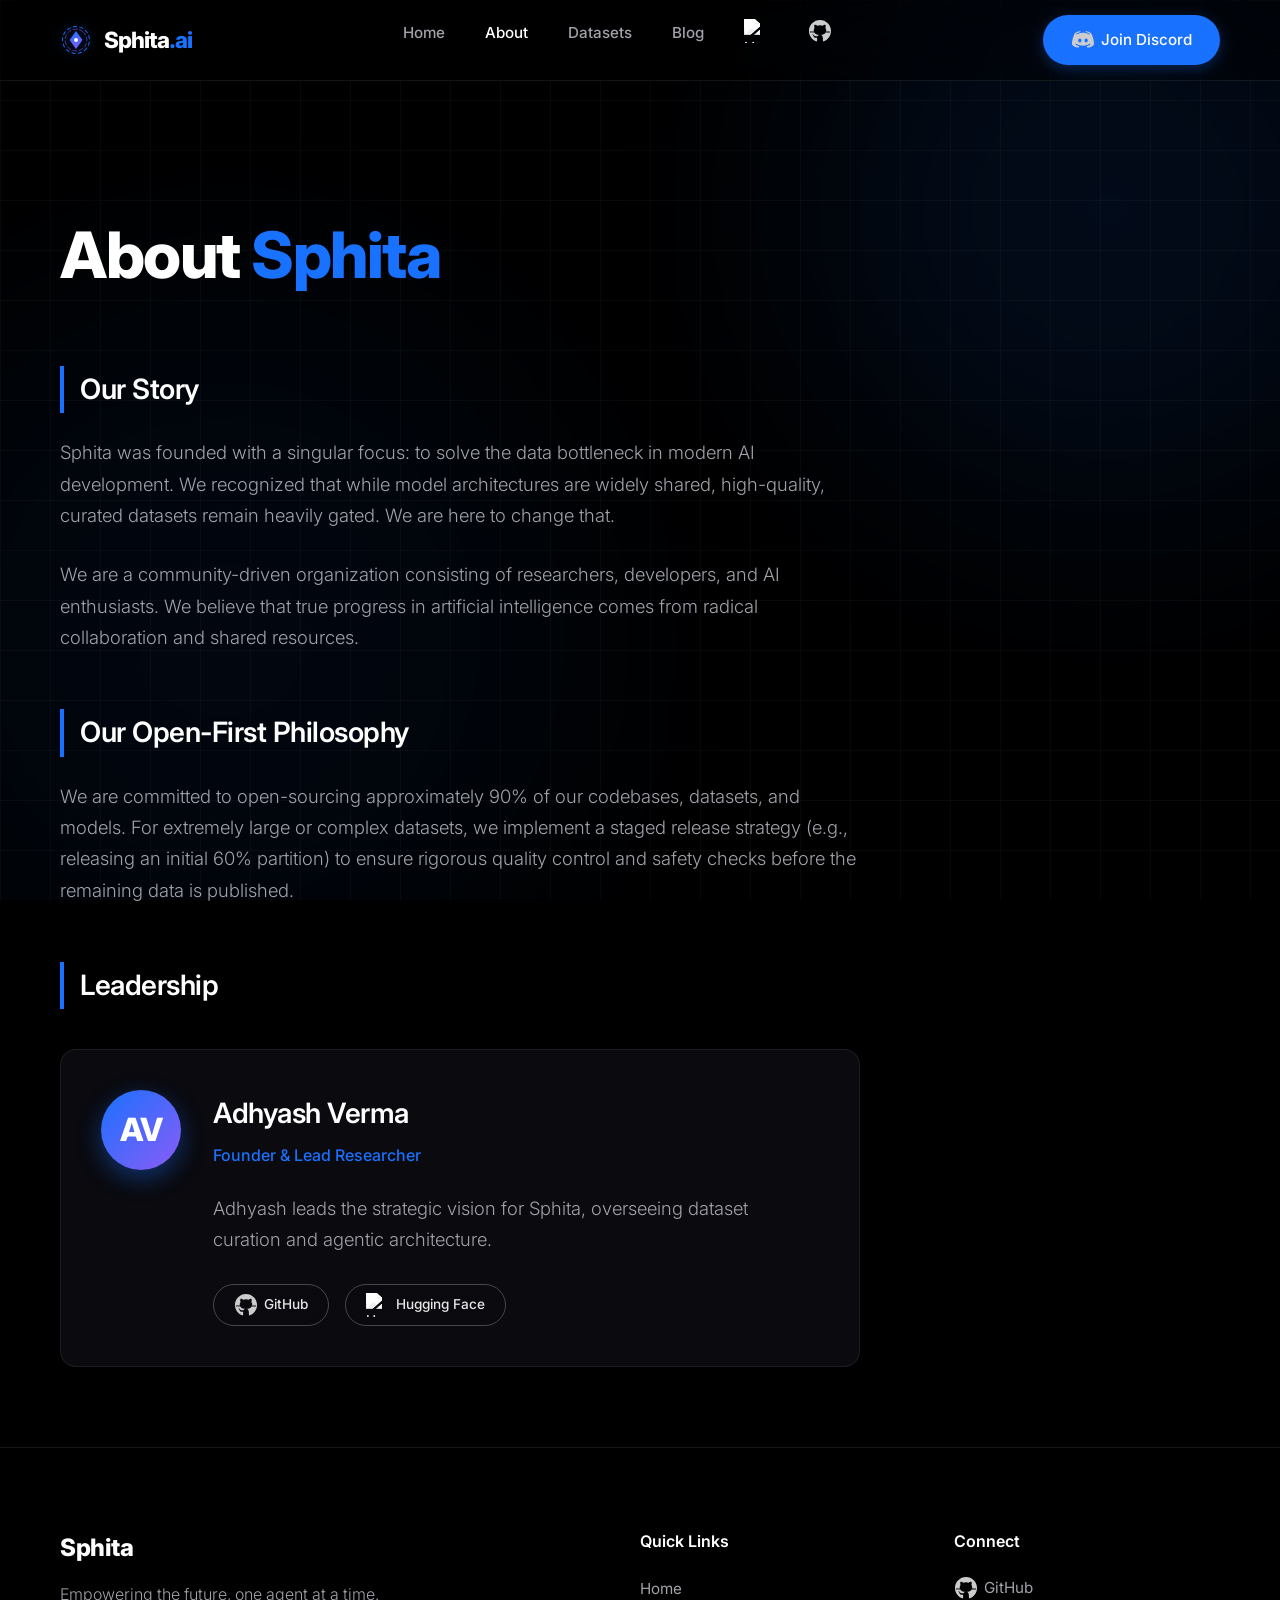
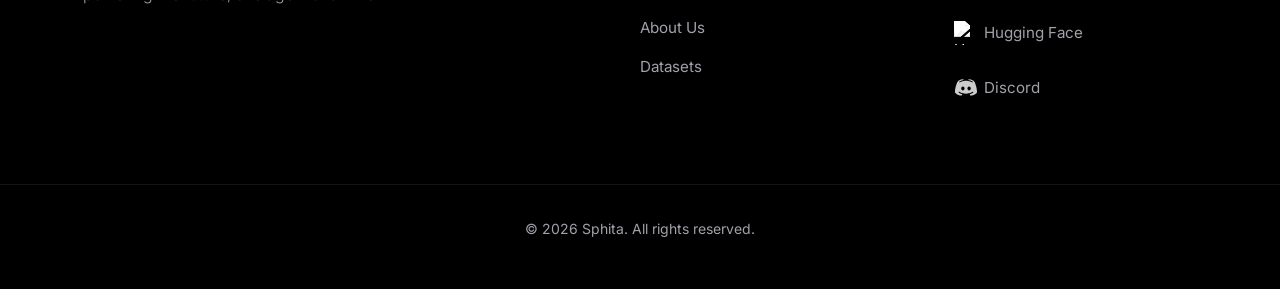
==== commit 0a262a43: "feat: Add custom animated SVG logo, update UI styling, and publish Qween Crawler architecture blog p" ====
--- a/about.html
+++ b/about.html
@@ -7,15 +7,17 @@
     <title>About | Sphita</title>
     
     <!-- Dynamic Favicon -->
-    <link rel="icon" href="data:image/svg+xml,<svg xmlns='http://www.w3.org/2000/svg' viewBox='0 0 100 100'><circle cx='50' cy='50' r='50' fill='%231971ff'/></svg>">
+    <link rel="icon" href="assets/svgs/sphita-logo.svg">
     
-    <link rel="stylesheet" href="style.css">
+    <link rel="stylesheet" href="assets/css/style.css">
     <link href="https://fonts.googleapis.com/css2?family=Inter:wght@300;400;500;600;800&display=swap" rel="stylesheet">
-    <!-- Comprehensive SEO </head> Social Cards -->
+
+    <!-- Comprehensive SEO and Social Cards -->
     <meta property="og:site_name" content="Sphita">
     <meta property="og:image" content="https://huggingface.co/datasets/huggingface/brand-assets/resolve/main/hf-logo-pirate.png">
     <meta name="twitter:card" content="summary_large_image">
     <meta name="twitter:image" content="https://huggingface.co/datasets/huggingface/brand-assets/resolve/main/hf-logo-pirate.png">
+    <meta name="google-site-verification" content="BLWjsZsz5TOhFQ-LtU9xe5u8YCHob4yf1ZEaJEGRjVI" />
     <!-- Schema.org JSON-LD -->
     <script type="application/ld+json">
     {
@@ -42,7 +44,7 @@
     <header class="navbar">
         <div class="container nav-container">
             <div class="logo">
-                <a href="index.html">Sphita<span>.ai</span></a>
+                <a href="index.html"><img src="assets/svgs/sphita-logo.svg" alt="Sphita Logo" class="site-logo">Sphita<span>.ai</span></a>
             </div>
             <nav>
                 <ul class="nav-links">
@@ -51,11 +53,11 @@
                     <li><a href="datasets.html">Datasets</a></li>
                     <li><a href="blogs.html">Blog</a></li>
                     <li><a href="https://huggingface.co/sphita" target="_blank" class="svg-link" title="Hugging Face"><img src="https://huggingface.co/datasets/huggingface/brand-assets/resolve/main/hf-logo-pirate.png" alt="Hugging Face" class="svg-icon icon-monochrome"></a></li>
-                    <li><a href="https://github.com/sphita" target="_blank" class="svg-link" title="GitHub"><img src="svgs/icons8-github.svg" alt="GitHub" class="svg-icon icon-invert"></a></li>
+                    <li><a href="https://github.com/sphita" target="_blank" class="svg-link" title="GitHub"><img src="assets/svgs/icons8-github.svg" alt="GitHub" class="svg-icon icon-invert"></a></li>
                 </ul>
             </nav>
             <div class="nav-cta">
-                <a href="https://discord.gg/mz2hBN3k8p" target="_blank" class="btn btn-primary svg-link"><img src="svgs/icons8-discord.svg" alt="Discord" class="svg-icon icon-invert"> Join Discord</a>
+                <a href="https://discord.gg/mz2hBN3k8p" target="_blank" class="btn btn-primary svg-link"><img src="assets/svgs/icons8-discord.svg" alt="Discord" class="svg-icon icon-invert"> Join Discord</a>
             </div>
             <div class="mobile-menu-toggle" id="mobile-menu-toggle">
                 &#9776;
@@ -82,7 +84,7 @@
                         <p class="role-title">Founder & Lead Researcher</p>
                         <p>Adhyash leads the strategic vision for Sphita, overseeing dataset curation and agentic architecture.</p>
                         <div class="social-links">
-                            <a href="https://github.com/AVadhyanshverma" target="_blank" class="btn btn-outline btn-sm svg-link"><img src="svgs/icons8-github.svg" alt="GitHub" class="svg-icon icon-invert"> GitHub</a>
+                            <a href="https://github.com/AVadhyanshverma" target="_blank" class="btn btn-outline btn-sm svg-link"><img src="assets/svgs/icons8-github.svg" alt="GitHub" class="svg-icon icon-invert"> GitHub</a>
                             <a href="https://huggingface.co/AdhyanshVerma" target="_blank" class="btn btn-outline btn-sm svg-link"><img src="https://huggingface.co/datasets/huggingface/brand-assets/resolve/main/hf-logo-pirate.png" alt="Hugging Face" class="svg-icon icon-monochrome"> Hugging Face</a>
                         </div>
                     </div>
@@ -108,9 +110,9 @@
             <div class="footer-links">
                 <h4>Connect</h4>
                 <ul>
-                    <li><a href="https://github.com/sphita" class="svg-link"><img src="svgs/icons8-github.svg" alt="GitHub" class="svg-icon icon-invert"> GitHub</a></li>
+                    <li><a href="https://github.com/sphita" class="svg-link"><img src="assets/svgs/icons8-github.svg" alt="GitHub" class="svg-icon icon-invert"> GitHub</a></li>
                     <li><a href="https://huggingface.co/sphita" class="svg-link"><img src="https://huggingface.co/datasets/huggingface/brand-assets/resolve/main/hf-logo-pirate.png" alt="Hugging Face" class="svg-icon icon-monochrome"> Hugging Face</a></li>
-                    <li><a href="https://discord.gg/mz2hBN3k8p" class="svg-link"><img src="svgs/icons8-discord.svg" alt="Discord" class="svg-icon icon-invert"> Discord</a></li>
+                    <li><a href="https://discord.gg/mz2hBN3k8p" class="svg-link"><img src="assets/svgs/icons8-discord.svg" alt="Discord" class="svg-icon icon-invert"> Discord</a></li>
                 </ul>
             </div>
         </div>
@@ -119,6 +121,6 @@
         </div>
     </footer>
 
-    <script src="script.js"></script>
+    <script src="assets/js/script.js"></script>
 </body>
 </html>
--- a/assets/css/style.css
+++ b/assets/css/style.css
@@ -0,0 +1,749 @@
+:root {
+    --bg-dark: #000000;
+    --bg-card: #0a0a0f;
+    --bg-glass: rgba(255, 255, 255, 0.02);
+    --bg-glass-hover: rgba(255, 255, 255, 0.05);
+    --text-primary: #ffffff;
+    --text-secondary: #a1a1aa;
+    --accent-blue: #1971ff;
+    --border-color: rgba(255, 255, 255, 0.06);
+    --glass-border: 1px solid rgba(255, 255, 255, 0.08);
+}
+
+* {
+    margin: 0;
+    padding: 0;
+    box-sizing: border-box;
+}
+
+html {
+    scroll-behavior: smooth;
+}
+
+body {
+    font-family: 'Inter', -apple-system, sans-serif;
+    background-color: var(--bg-dark);
+    color: var(--text-primary);
+    line-height: 1.7;
+    overflow-x: hidden;
+    -webkit-font-smoothing: antialiased;
+}
+
+a {
+    text-decoration: none;
+    color: inherit;
+}
+
+ul {
+    list-style: none;
+}
+
+.container {
+    max-width: 1200px;
+    margin: 0 auto;
+    padding: 0 20px;
+}
+
+/* Ambient Background Effects */
+.bg-grid {
+    position: fixed;
+    top: 0;
+    left: 0;
+    width: 100vw;
+    height: 100vh;
+    z-index: -2;
+    background-image: 
+        linear-gradient(rgba(255, 255, 255, 0.03) 1px, transparent 1px),
+        linear-gradient(90deg, rgba(255, 255, 255, 0.03) 1px, transparent 1px);
+    background-size: 50px 50px;
+    pointer-events: none;
+}
+
+.bg-elements {
+    position: fixed;
+    top: 0;
+    left: 0;
+    width: 100vw;
+    height: 100vh;
+    z-index: -1;
+    overflow: hidden;
+    pointer-events: none;
+}
+
+.orb {
+    position: absolute;
+    border-radius: 50%;
+    filter: blur(120px);
+    opacity: 0.4;
+    animation: float 10s ease-in-out infinite alternate;
+}
+
+/* Asymmetric Orbs */
+.orb-1 {
+    top: -10%;
+    right: -10%;
+    width: 600px;
+    height: 600px;
+    background: rgba(25, 113, 255, 0.25);
+}
+
+.orb-2 {
+    bottom: -10%;
+    left: -10%;
+    width: 700px;
+    height: 700px;
+    background: rgba(25, 113, 255, 0.15);
+    animation-delay: -5s;
+}
+
+@keyframes float {
+    0% { transform: translate(0, 0); }
+    100% { transform: translate(40px, 60px); }
+}
+
+/* Navbar - Glassmorphism */
+.navbar {
+    border-bottom: var(--glass-border);
+    background: rgba(0, 0, 0, 0.4);
+    backdrop-filter: blur(24px);
+    -webkit-backdrop-filter: blur(24px);
+    position: sticky;
+    top: 0;
+    z-index: 100;
+    transition: all 0.3s ease;
+}
+
+.nav-container {
+    display: flex;
+    justify-content: space-between;
+    align-items: center;
+    height: 80px;
+}
+
+.logo a {
+    font-size: 1.4rem;
+    font-weight: 800;
+    letter-spacing: -1px;
+}
+
+.logo span {
+    color: var(--accent-blue);
+}
+
+.nav-links {
+    display: flex;
+    gap: 2.5rem;
+}
+
+.nav-links a {
+    font-size: 0.95rem;
+    color: var(--text-secondary);
+    transition: color 0.2s ease;
+    font-weight: 500;
+}
+
+.nav-links a:hover, .nav-links a.active {
+    color: var(--text-primary);
+}
+
+.mobile-menu-toggle {
+    display: none;
+    font-size: 1.5rem;
+    cursor: pointer;
+}
+
+/* Buttons */
+.btn {
+    display: inline-flex;
+    align-items: center;
+    justify-content: center;
+    padding: 0.75rem 1.75rem;
+    border-radius: 999px; /* Pill shape */
+    font-weight: 500;
+    font-size: 0.95rem;
+    transition: all 0.3s cubic-bezier(0.4, 0, 0.2, 1);
+    cursor: pointer;
+}
+
+.btn-sm {
+    padding: 0.5rem 1.25rem;
+    font-size: 0.85rem;
+}
+
+.btn-primary {
+    background: var(--accent-blue);
+    color: white;
+    border: none;
+    box-shadow: 0 4px 14px 0 rgba(25, 113, 255, 0.3);
+}
+
+.btn-primary:hover {
+    transform: translateY(-2px);
+    box-shadow: 0 6px 20px 0 rgba(25, 113, 255, 0.5);
+}
+
+.btn-outline {
+    background: transparent;
+    border: 1px solid rgba(255, 255, 255, 0.25); /* More visible border */
+    color: rgba(255, 255, 255, 0.9);
+    backdrop-filter: blur(10px);
+}
+
+.btn-outline:hover {
+    background: rgba(255, 255, 255, 0.08);
+    border-color: rgba(255, 255, 255, 0.4);
+    color: #ffffff;
+}
+
+/* Hero Section */
+.hero {
+    position: relative;
+    padding: 160px 0 120px;
+    text-align: center;
+    z-index: 2;
+}
+
+.hero-content {
+    max-width: 850px;
+    margin: 0 auto;
+}
+
+.hero-title {
+    font-size: 5rem;
+    font-weight: 800;
+    line-height: 1.25; /* Loosened line height */
+    margin-bottom: 1.5rem;
+    letter-spacing: -2px;
+}
+
+.hero-title span {
+    color: var(--accent-blue);
+}
+
+.hero-subtitle {
+    font-size: 1.15rem; /* Dropped size slightly */
+    color: var(--text-secondary);
+    margin-bottom: 3rem;
+    max-width: 700px; /* Widened slightly */
+    margin-left: auto;
+    margin-right: auto;
+    font-weight: 300;
+}
+
+.hero-actions {
+    display: flex;
+    justify-content: center;
+    gap: 1.25rem;
+}
+
+/* Features - Glass Cards */
+.features {
+    display: grid;
+    grid-template-columns: repeat(auto-fit, minmax(320px, 1fr));
+    gap: 2rem;
+    padding: 4rem 20px 8rem 20px;
+    position: relative;
+    z-index: 2;
+}
+
+.feature-card {
+    background: var(--bg-card); /* Slightly lighter than page bg */
+    border: var(--glass-border);
+    backdrop-filter: blur(20px);
+    -webkit-backdrop-filter: blur(20px);
+    border-radius: 16px;
+    padding: 3rem 2.5rem;
+    display: flex;
+    flex-direction: column;
+    transition: transform 0.3s ease, border-color 0.3s ease, box-shadow 0.3s ease;
+}
+
+.feature-card:hover {
+    transform: translateY(-8px);
+    border-color: rgba(25, 113, 255, 0.5);
+    box-shadow: 0 12px 40px rgba(25, 113, 255, 0.15); /* Brighten on hover */
+}
+
+.feature-icon {
+    width: 48px;
+    height: 48px;
+    margin-bottom: 1.5rem; /* Re-added margin here since it's the container */
+    transition: transform 0.4s cubic-bezier(0.34, 1.56, 0.64, 1), filter 0.4s ease;
+}
+
+.feature-card:hover .feature-icon:not(.lock-open):not(.lock-closed) {
+    transform: scale(1.15) translateY(-5px);
+    filter: drop-shadow(0 4px 12px rgba(25, 113, 255, 0.6));
+}
+
+.feature-card h3 {
+    font-size: 1.35rem;
+    margin-bottom: 1rem;
+    font-weight: 600;
+    letter-spacing: -0.5px;
+}
+
+.feature-card p {
+    color: var(--text-secondary);
+    font-size: 1rem;
+    font-weight: 300;
+    flex-grow: 1; /* Pushes card-link down */
+    margin-bottom: 1.5rem;
+}
+
+.card-link {
+    color: var(--accent-blue);
+    font-weight: 600;
+    font-size: 0.95rem;
+    display: inline-flex;
+    align-items: center;
+    transition: color 0.2s ease, transform 0.2s ease;
+    align-self: flex-start;
+}
+
+.card-link:hover {
+    color: #ffffff;
+    transform: translateX(4px);
+}
+
+/* Page Content (About) */
+.page-content {
+    padding: 120px 0 80px;
+    position: relative;
+    z-index: 2;
+}
+
+.page-title {
+    font-size: 4rem;
+    margin-bottom: 2.5rem;
+    font-weight: 800;
+    letter-spacing: -1.5px;
+}
+
+.page-title span {
+    color: var(--accent-blue);
+}
+
+.text-block {
+    max-width: 800px;
+}
+
+.text-block h2 {
+    border-left: 4px solid var(--accent-blue);
+    padding-left: 1rem;
+    margin: 3.5rem 0 1.5rem;
+    font-size: 1.75rem;
+    font-weight: 600;
+    letter-spacing: -0.5px;
+}
+
+.text-block p {
+    color: var(--text-secondary);
+    margin-bottom: 1.75rem;
+    font-size: 1.15rem;
+    font-weight: 300;
+}
+
+.leadership-card {
+    background: var(--bg-card);
+    border: var(--glass-border);
+    backdrop-filter: blur(20px);
+    -webkit-backdrop-filter: blur(20px);
+    border-radius: 16px;
+    padding: 2.5rem;
+    margin-top: 2.5rem;
+    display: grid;
+    grid-template-columns: 80px 1fr;
+    gap: 2rem;
+    align-items: start;
+    width: 100%;
+}
+
+.avatar-initials {
+    width: 80px;
+    height: 80px;
+    border-radius: 50%;
+    background: linear-gradient(135deg, var(--accent-blue), #8b5cf6);
+    display: flex;
+    align-items: center;
+    justify-content: center;
+    font-size: 2rem;
+    font-weight: 800;
+    color: white;
+    box-shadow: 0 8px 24px rgba(25, 113, 255, 0.4);
+}
+
+.leadership-bio h3 {
+    font-size: 1.75rem;
+    margin-bottom: 0.25rem;
+    font-weight: 600;
+    letter-spacing: -0.5px;
+}
+
+.leadership-bio .role-title {
+    color: var(--accent-blue);
+    font-weight: 500;
+    font-size: 1rem;
+    margin-bottom: 1.5rem;
+}
+
+.social-links {
+    margin-top: 1.5rem;
+    display: flex;
+    gap: 1rem;
+    flex-wrap: wrap;
+}
+
+/* Footer */
+footer {
+    border-top: var(--glass-border);
+    padding: 5rem 0 3rem;
+    background: rgba(0, 0, 0, 0.4);
+    backdrop-filter: blur(20px);
+    position: relative;
+    z-index: 2;
+}
+
+.footer-content {
+    display: grid;
+    grid-template-columns: 2fr 1fr 1fr;
+    gap: 3rem;
+    margin-bottom: 4rem;
+}
+
+.footer-brand h3 {
+    font-size: 1.5rem;
+    font-weight: 800;
+    letter-spacing: -0.5px;
+}
+
+.footer-brand p {
+    color: var(--text-secondary);
+    margin-top: 0.75rem;
+    font-weight: 300;
+}
+
+.footer-links h4 {
+    margin-bottom: 1.25rem;
+    font-weight: 600;
+}
+
+.footer-links ul li {
+    margin-bottom: 0.75rem;
+}
+
+.footer-links a {
+    color: var(--text-secondary);
+    transition: color 0.2s ease;
+    font-size: 0.95rem;
+}
+
+.footer-links a:hover {
+    color: var(--text-primary);
+}
+
+.footer-bottom {
+    text-align: center;
+    color: var(--text-secondary);
+    font-size: 0.875rem;
+    padding-top: 2rem;
+    border-top: var(--glass-border);
+}
+
+/* Responsive */
+@media (max-width: 768px) {
+    .nav-links, .nav-cta {
+        display: none;
+    }
+    .mobile-menu-toggle {
+        display: block;
+    }
+    .hero-title {
+        font-size: 3.5rem;
+    }
+    .hero-actions {
+        flex-direction: column;
+        padding: 0 20px;
+    }
+    .btn {
+        width: 100%;
+    }
+    .leadership-card {
+        grid-template-columns: 1fr;
+        text-align: center;
+    }
+    .avatar-initials {
+        margin: 0 auto;
+    }
+    .social-links {
+        justify-content: center;
+    }
+    .footer-content {
+        grid-template-columns: 1fr;
+    }
+    .nav-links.active {
+        display: flex;
+        flex-direction: column;
+        position: absolute;
+        top: 80px;
+        left: 0;
+        width: 100%;
+        background: rgba(0, 0, 0, 0.95);
+        backdrop-filter: blur(24px);
+        padding: 2rem;
+        border-bottom: var(--glass-border);
+    }
+}
+
+/* SVG Animations (From svg-animations SKILL) */
+.svg-link {
+    display: inline-flex;
+    align-items: center;
+    gap: 6px;
+}
+
+.svg-icon {
+    width: 24px;
+    height: 24px;
+    transition: transform 0.3s cubic-bezier(0.42, 0, 0.58, 1);
+}
+
+.icon-invert {
+    filter: invert(0.8);
+}
+
+/* Turn colored icons monochrome */
+.icon-monochrome {
+    filter: grayscale(1) brightness(1.5) contrast(1.2);
+}
+
+.svg-link:hover .svg-icon {
+    animation: svg-pulse 1.5s ease-in-out infinite;
+}
+
+@keyframes svg-pulse {
+    0%, 100% { 
+        transform: scale(1); 
+        filter: drop-shadow(0 0 2px rgba(25, 113, 255, 0.4)); 
+    }
+    50% { 
+        transform: scale(1.15); 
+        filter: drop-shadow(0 0 8px rgba(25, 113, 255, 0.8)); 
+    }
+}
+.icon-invert.svg-link:hover .svg-icon,
+.svg-link:hover .icon-invert {
+    animation: svg-pulse-invert 1.5s ease-in-out infinite;
+}
+
+@keyframes svg-pulse-invert {
+    0%, 100% { 
+        transform: scale(1); 
+        filter: invert(0.8) drop-shadow(0 0 2px rgba(25, 113, 255, 0.4)); 
+    }
+    50% { 
+        transform: scale(1.15); 
+        filter: invert(0.8) drop-shadow(0 0 8px rgba(25, 113, 255, 0.8)); 
+    }
+}
+.icon-monochrome.svg-link:hover .svg-icon,
+.svg-link:hover .icon-monochrome {
+    animation: svg-pulse-monochrome 1.5s ease-in-out infinite;
+}
+
+@keyframes svg-pulse-monochrome {
+    0%, 100% { 
+        transform: scale(1); 
+        filter: grayscale(1) brightness(1.5) contrast(1.2) drop-shadow(0 0 2px rgba(25, 113, 255, 0.4)); 
+    }
+    50% { 
+        transform: scale(1.15); 
+        filter: grayscale(1) brightness(1.5) contrast(1.2) drop-shadow(0 0 8px rgba(25, 113, 255, 0.8)); 
+    }
+}
+
+/* Dataset Page specific styles */
+.dataset-card {
+    padding: 2rem;
+}
+.dataset-card h3 {
+    font-size: 1.15rem;
+    margin-bottom: 0.75rem;
+    font-weight: 600;
+}
+.dataset-stats {
+    display: flex;
+    gap: 1rem;
+    margin-bottom: 1rem;
+    font-size: 0.85rem;
+    color: var(--accent-blue);
+    font-weight: 600;
+}
+.dataset-stats span {
+    display: inline-flex;
+    align-items: center;
+    gap: 4px;
+}
+.dataset-card .card-link {
+    margin-top: 1rem;
+}
+
+/* Blog Specific Styles */
+.blog-card {
+    padding: 2rem;
+}
+.blog-date {
+    color: var(--accent-blue);
+    font-size: 0.85rem;
+    font-weight: 600;
+    margin-bottom: 0.5rem;
+    display: block;
+}
+.blog-title {
+    font-size: 1.4rem;
+    margin-bottom: 1rem;
+    letter-spacing: -0.5px;
+}
+
+/* ──────────────────────────────────────────────────────────────
+   Markdown Prose (Unified — no duplicates)
+   ────────────────────────────────────────────────────────────── */
+.prose {
+    max-width: 800px;
+    margin: 0 auto;
+    font-size: 1.05rem;
+    line-height: 1.8;
+    color: #c8d0da;
+}
+.prose h1, .prose h2, .prose h3 {
+    color: #ffffff;
+    margin-top: 2.5rem;
+    margin-bottom: 1rem;
+    font-weight: 700;
+    letter-spacing: -0.5px;
+}
+.prose h1 { font-size: 2.2rem; }
+.prose h2 { font-size: 1.7rem; border-bottom: 1px solid rgba(255,255,255,0.08); padding-bottom: 0.5rem; }
+.prose h3 { font-size: 1.3rem; }
+.prose p { margin-bottom: 1.25rem; }
+.prose strong { color: #fff; }
+.prose a { color: var(--accent-blue); text-decoration: none; transition: 0.2s; }
+.prose a:hover { text-decoration: underline; }
+.prose ul, .prose ol { margin-bottom: 1.5rem; padding-left: 1.5rem; }
+.prose li { margin-bottom: 0.5rem; }
+.prose pre {
+    background: #0a0a0f;
+    padding: 1.25rem;
+    border-radius: 10px;
+    overflow-x: auto;
+    border: 1px solid rgba(255,255,255,0.06);
+    margin: 1.5rem 0;
+    font-size: 0.85rem;
+}
+.prose code {
+    font-family: 'Fira Code', 'Courier New', monospace;
+    background: rgba(255,255,255,0.08);
+    padding: 3px 6px;
+    border-radius: 4px;
+    font-size: 0.88em;
+}
+.prose pre code { background: none; padding: 0; font-size: 0.85em; }
+.prose table {
+    width: 100%;
+    border-collapse: collapse;
+    margin: 2rem 0;
+    font-size: 0.92rem;
+}
+.prose th, .prose td {
+    border: 1px solid rgba(255,255,255,0.08);
+    padding: 0.85rem 1rem;
+    text-align: left;
+}
+.prose th { background: rgba(255,255,255,0.04); font-weight: 600; color: #fff; }
+.prose blockquote {
+    border-left: 3px solid var(--accent-blue);
+    padding: 1rem 1rem 1rem 1.25rem;
+    margin: 1.5rem 0;
+    background: rgba(25, 113, 255, 0.04);
+    border-radius: 0 8px 8px 0;
+    color: #94a3b8;
+    font-style: italic;
+}
+.prose img {
+    max-width: 100%;
+    border-radius: 8px;
+    border: 1px solid rgba(255,255,255,0.08);
+    margin: 1rem 0;
+}
+
+/* ──────────────────────────────────────────────────────────────
+   Terminal Block
+   ────────────────────────────────────────────────────────────── */
+.terminal-block {
+    background: #0d0d0d;
+    border: 1px solid rgba(0, 255, 0, 0.12);
+    border-radius: 12px;
+    padding: 1.75rem;
+    font-family: 'Fira Code', monospace;
+    font-size: 0.78rem;
+    line-height: 1.8;
+    overflow-x: auto;
+    color: #00ff00;
+    position: relative;
+}
+.terminal-block::before {
+    content: '●  ●  ●';
+    display: block;
+    color: #444;
+    font-size: 0.65rem;
+    letter-spacing: 2px;
+    margin-bottom: 1rem;
+    padding-bottom: 0.75rem;
+    border-bottom: 1px solid rgba(255,255,255,0.05);
+}
+
+/* ──────────────────────────────────────────────────────────────
+   Extended Responsive
+   ────────────────────────────────────────────────────────────── */
+@media (max-width: 900px) {
+    /* Machine section — stack vertically */
+    .machine-grid {
+        grid-template-columns: 1fr !important;
+    }
+}
+
+@media (max-width: 768px) {
+    .hero-title {
+        font-size: 2.8rem;
+    }
+    .hero-subtitle {
+        font-size: 1rem;
+    }
+    .page-title {
+        font-size: 2.5rem;
+    }
+    .features {
+        grid-template-columns: 1fr;
+    }
+}
+
+@media (max-width: 480px) {
+    .hero-title {
+        font-size: 2rem;
+    }
+    .container {
+        padding: 0 16px;
+    }
+}
+
+/* Site Logo */
+.site-logo {
+    width: 32px;
+    height: 32px;
+    margin-right: 12px;
+    filter: drop-shadow(0 0 8px rgba(25, 113, 255, 0.4));
+}
+.logo a {
+    display: flex;
+    align-items: center;
+}
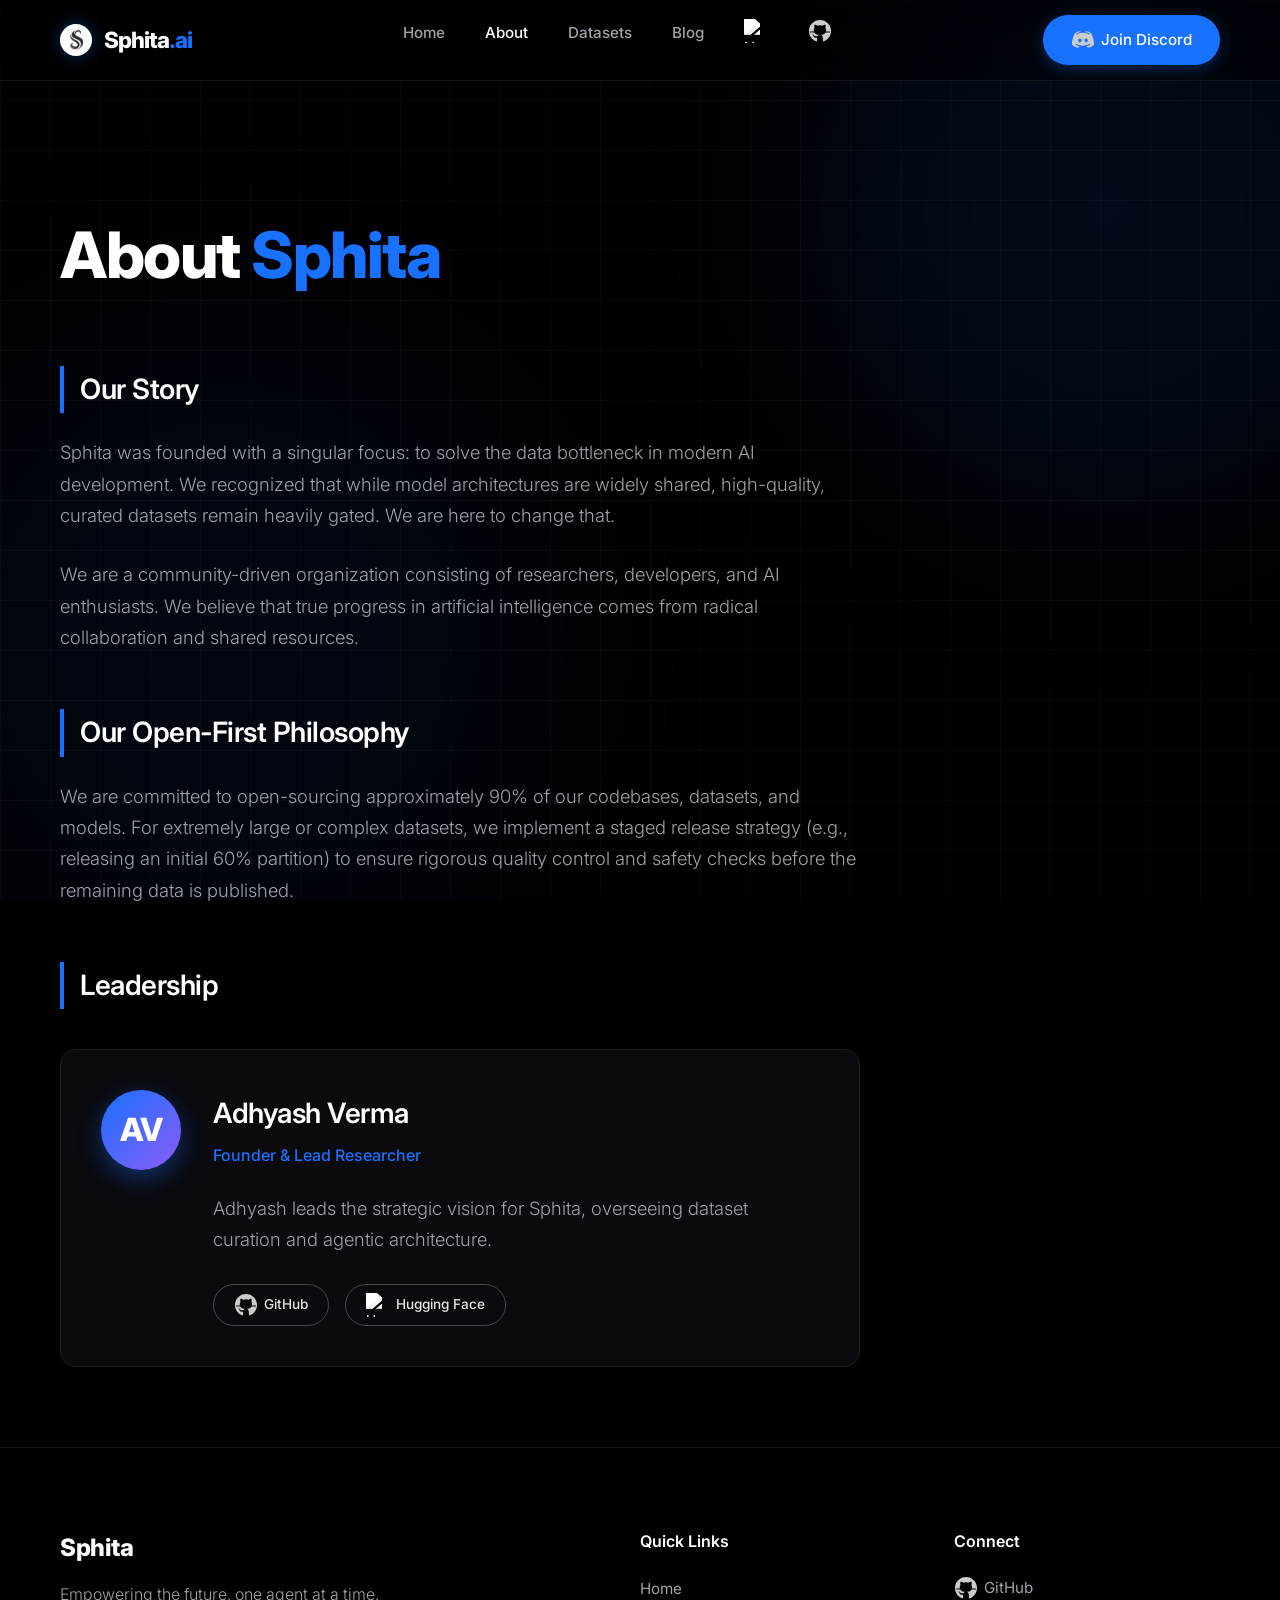
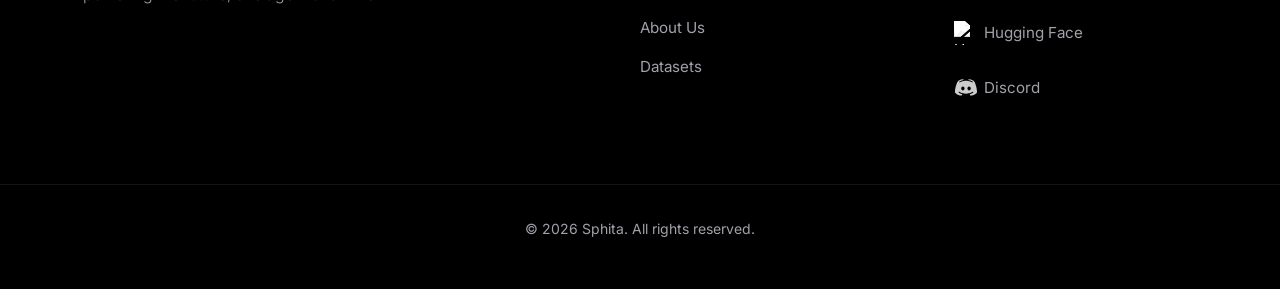
==== commit 4d84425f: "style: Use user-provided sphita.jpg logo across all pages" ====
--- a/about.html
+++ b/about.html
@@ -7,7 +7,7 @@
     <title>About | Sphita</title>
     
     <!-- Dynamic Favicon -->
-    <link rel="icon" href="assets/svgs/sphita-logo.svg">
+    <link rel="icon" href="assets/sphita.jpg">
     
     <link rel="stylesheet" href="assets/css/style.css">
     <link href="https://fonts.googleapis.com/css2?family=Inter:wght@300;400;500;600;800&display=swap" rel="stylesheet">
@@ -44,7 +44,7 @@
     <header class="navbar">
         <div class="container nav-container">
             <div class="logo">
-                <a href="index.html"><img src="assets/svgs/sphita-logo.svg" alt="Sphita Logo" class="site-logo">Sphita<span>.ai</span></a>
+                <a href="index.html"><img src="assets/sphita.jpg" alt="Sphita Logo" class="site-logo">Sphita<span>.ai</span></a>
             </div>
             <nav>
                 <ul class="nav-links">
--- a/assets/css/style.css
+++ b/assets/css/style.css
@@ -741,6 +741,8 @@
     width: 32px;
     height: 32px;
     margin-right: 12px;
+    border-radius: 50%;
+    object-fit: cover;
     filter: drop-shadow(0 0 8px rgba(25, 113, 255, 0.4));
 }
 .logo a {
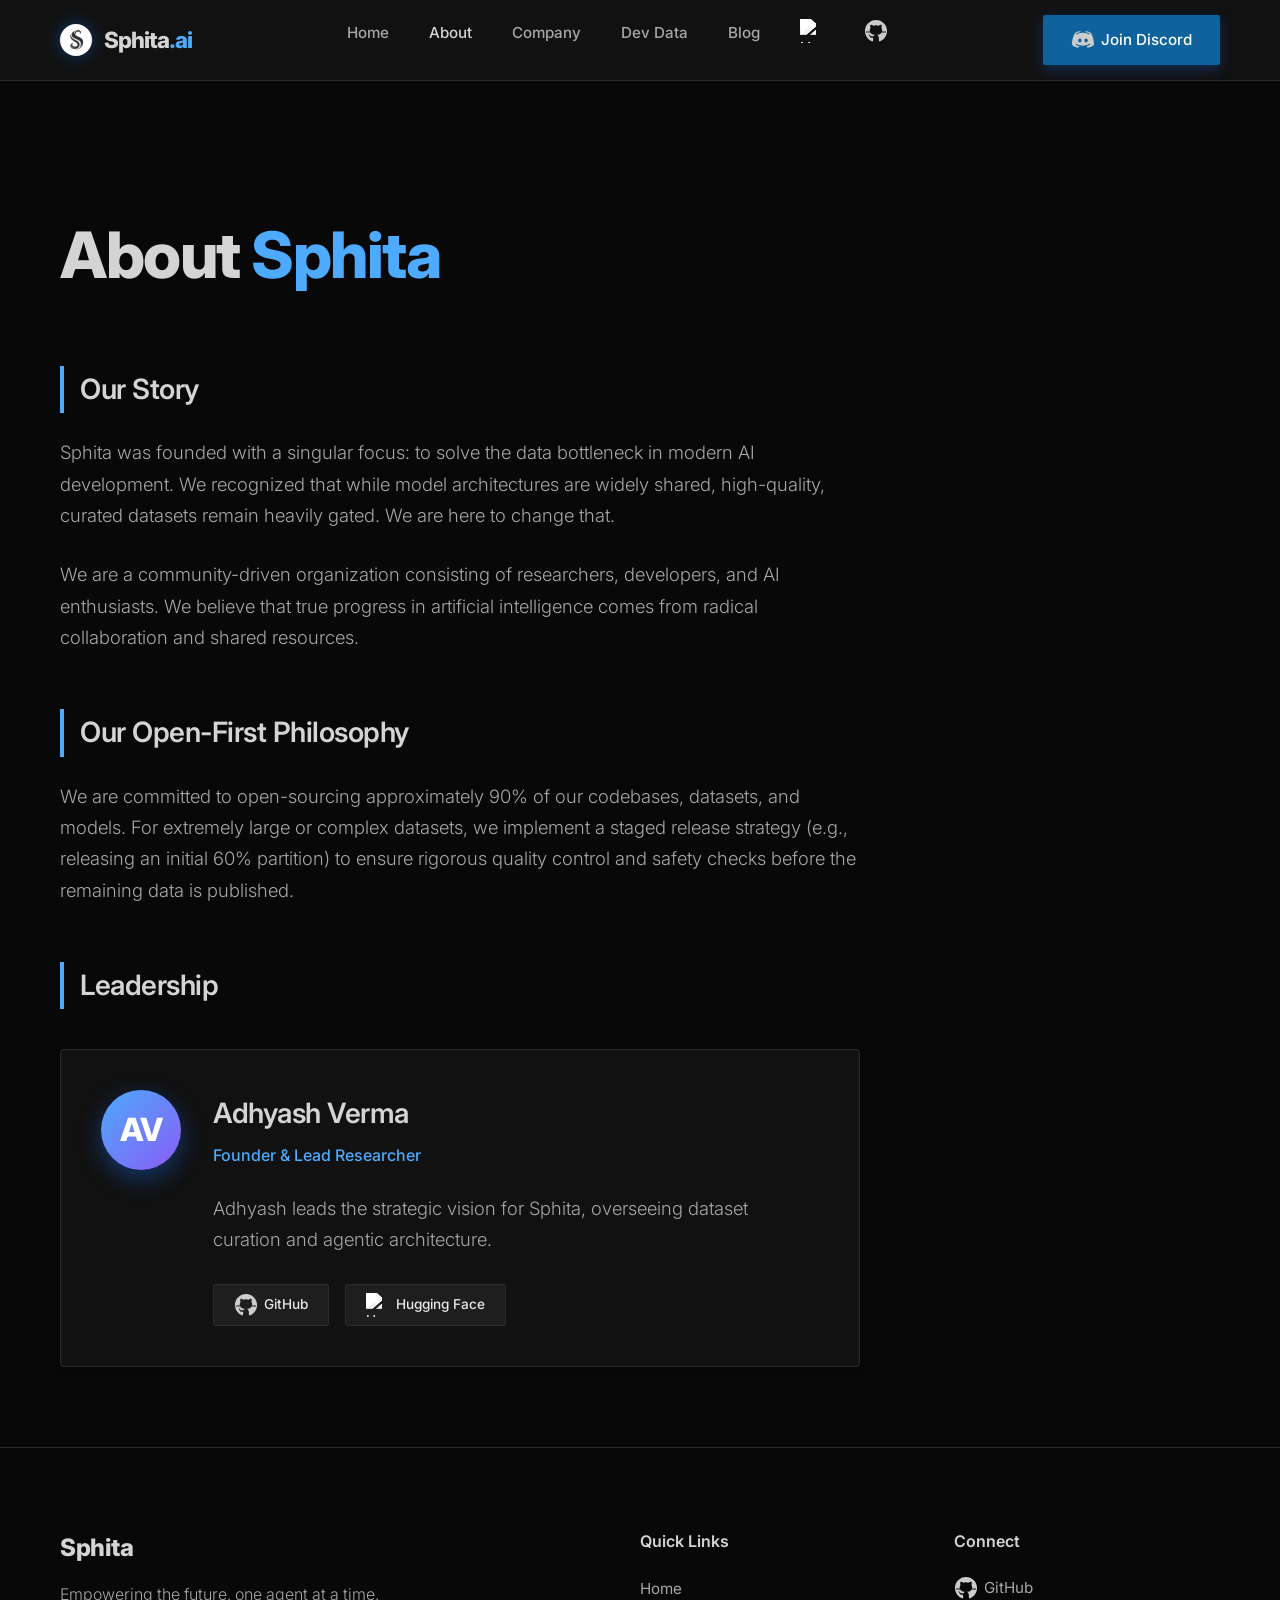
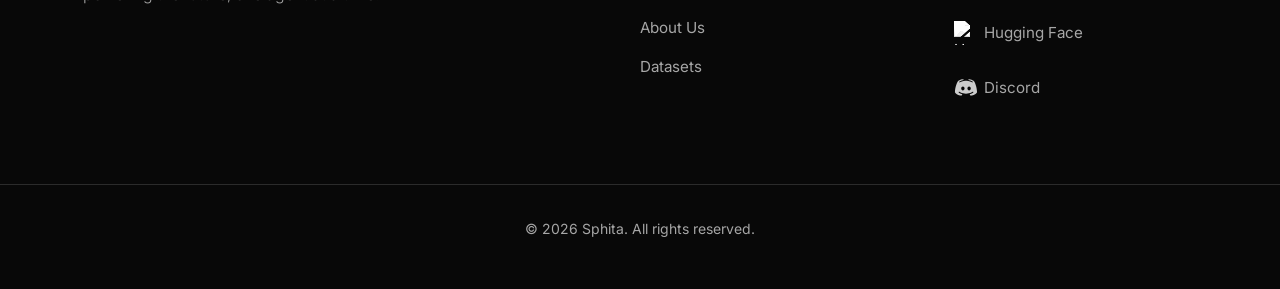
==== commit 73dbf909: "feat: Split datasets into Company (Sphita) and Dev (Adhyansh) pages" ====
--- a/about.html
+++ b/about.html
@@ -50,7 +50,8 @@
                 <ul class="nav-links">
                     <li><a href="index.html">Home</a></li>
                     <li><a href="about.html" class="active">About</a></li>
-                    <li><a href="datasets.html">Datasets</a></li>
+                    <li><a href="datasets.html">Company</a></li>
+                    <li><a href="datasets-adhyansh.html">Dev Data</a></li>
                     <li><a href="blogs.html">Blog</a></li>
                     <li><a href="https://huggingface.co/sphita" target="_blank" class="svg-link" title="Hugging Face"><img src="https://huggingface.co/datasets/huggingface/brand-assets/resolve/main/hf-logo-pirate.png" alt="Hugging Face" class="svg-icon icon-monochrome"></a></li>
                     <li><a href="https://github.com/sphita" target="_blank" class="svg-link" title="GitHub"><img src="assets/svgs/icons8-github.svg" alt="GitHub" class="svg-icon icon-invert"></a></li>
--- a/assets/css/style.css
+++ b/assets/css/style.css
@@ -1,13 +1,13 @@
 :root {
-    --bg-dark: #000000;
-    --bg-card: #0a0a0f;
-    --bg-glass: rgba(255, 255, 255, 0.02);
-    --bg-glass-hover: rgba(255, 255, 255, 0.05);
-    --text-primary: #ffffff;
-    --text-secondary: #a1a1aa;
-    --accent-blue: #1971ff;
-    --border-color: rgba(255, 255, 255, 0.06);
-    --glass-border: 1px solid rgba(255, 255, 255, 0.08);
+    --bg-dark: #080808;
+    --bg-card: #111111;
+    --bg-glass: #141414;
+    --bg-glass-hover: #1e1e1e;
+    --text-primary: #d4d4d4;
+    --text-secondary: #a6a6a6;
+    --accent-blue: #4daafc;
+    --border-color: #2b2b2b;
+    --glass-border: 1px solid #2b2b2b;
 }
 
 * {
@@ -104,9 +104,9 @@
 /* Navbar - Glassmorphism */
 .navbar {
     border-bottom: var(--glass-border);
-    background: rgba(0, 0, 0, 0.4);
-    backdrop-filter: blur(24px);
-    -webkit-backdrop-filter: blur(24px);
+    background: var(--bg-card);
+    
+    -webkit-
     position: sticky;
     top: 0;
     z-index: 100;
@@ -186,7 +186,7 @@
     background: transparent;
     border: 1px solid rgba(255, 255, 255, 0.25); /* More visible border */
     color: rgba(255, 255, 255, 0.9);
-    backdrop-filter: blur(10px);
+    
 }
 
 .btn-outline:hover {
@@ -249,8 +249,8 @@
 .feature-card {
     background: var(--bg-card); /* Slightly lighter than page bg */
     border: var(--glass-border);
-    backdrop-filter: blur(20px);
-    -webkit-backdrop-filter: blur(20px);
+    
+    -webkit-
     border-radius: 16px;
     padding: 3rem 2.5rem;
     display: flex;
@@ -347,8 +347,8 @@
 .leadership-card {
     background: var(--bg-card);
     border: var(--glass-border);
-    backdrop-filter: blur(20px);
-    -webkit-backdrop-filter: blur(20px);
+    
+    -webkit-
     border-radius: 16px;
     padding: 2.5rem;
     margin-top: 2.5rem;
@@ -398,8 +398,8 @@
 footer {
     border-top: var(--glass-border);
     padding: 5rem 0 3rem;
-    background: rgba(0, 0, 0, 0.4);
-    backdrop-filter: blur(20px);
+    background: var(--bg-card);
+    
     position: relative;
     z-index: 2;
 }
@@ -488,8 +488,8 @@
         top: 80px;
         left: 0;
         width: 100%;
-        background: rgba(0, 0, 0, 0.95);
-        backdrop-filter: blur(24px);
+        background: var(--bg-card);
+        
         padding: 2rem;
         border-bottom: var(--glass-border);
     }
@@ -671,7 +671,7 @@
 }
 .prose img {
     max-width: 100%;
-    border-radius: 8px;
+    border-radius: 4px;
     border: 1px solid rgba(255,255,255,0.08);
     margin: 1rem 0;
 }
@@ -749,3 +749,182 @@
     display: flex;
     align-items: center;
 }
+
+/* VS Code Terminal Block */
+.vscode-window {
+    background: #1e1e1e;
+    border: 1px solid #333333;
+    border-radius: 4px;
+    overflow: hidden;
+    box-shadow: 0 16px 32px rgba(0,0,0,0.6);
+    font-family: 'Fira Code', 'Courier New', monospace;
+    font-size: 0.85rem;
+    line-height: 1.7;
+    text-align: left;
+    margin-bottom: 1rem;
+}
+.vscode-header {
+    background: #252526;
+    padding: 10px 16px;
+    display: flex;
+    align-items: center;
+    border-bottom: 1px solid #333333;
+    color: #969696;
+    font-size: 0.75rem;
+}
+.vscode-header .dots {
+    display: flex;
+    gap: 8px;
+    margin-right: 16px;
+}
+.vscode-header .dot {
+    width: 12px; height: 12px; border-radius: 50%;
+}
+.dot.red { background: #ff5f56; }
+.dot.yellow { background: #ffbd2e; }
+.dot.green { background: #27c93f; }
+.vscode-body {
+    padding: 1.5rem;
+    color: #d4d4d4;
+    overflow-x: auto;
+}
+
+/* VS Code Syntax Colors */
+.vsc-warn { color: #cca700; font-weight: bold; }
+.vsc-err { color: #f48771; font-weight: bold; }
+.vsc-info { color: #75beff; font-weight: bold; }
+.vsc-str { color: #ce9178; }
+.vsc-key { color: #9cdcfe; }
+.vsc-val { color: #b5cea8; }
+.vsc-comment { color: #6a9955; font-style: italic; }
+
+.blinking-cursor::after {
+    content: '█';
+    animation: blink 1s step-start infinite;
+    color: #d4d4d4;
+    margin-left: 6px;
+    vertical-align: middle;
+}
+@keyframes blink { 50% { opacity: 0; } }
+
+/* Tighter Text Containers */
+.text-container {
+    max-width: 720px;
+    margin-left: auto;
+    margin-right: auto;
+}
+
+/* Crypto Checkout Modal Styles */
+.modal-overlay {
+    position: fixed;
+    top: 0; left: 0; width: 100%; height: 100%;
+    background: rgba(0, 0, 0, 0.75);
+    
+    -webkit-
+    z-index: 9999;
+    display: none;
+    align-items: center;
+    justify-content: center;
+    opacity: 0;
+    transition: opacity 0.3s ease;
+}
+.modal-overlay.active {
+    display: flex;
+    opacity: 1;
+}
+.modal-content {
+    width: 100%;
+    max-width: 550px;
+    margin: 20px;
+    box-shadow: 0 25px 50px -12px rgba(0, 0, 0, 0.8);
+    transform: translateY(20px);
+    transition: transform 0.3s ease;
+}
+.modal-overlay.active .modal-content {
+    transform: translateY(0);
+}
+.modal-content .dot.red { cursor: pointer; }
+.modal-content .dot.red:hover { opacity: 0.7; }
+.modal-body {
+    padding: 2.5rem;
+}
+.wallet-block {
+    margin-bottom: 1.25rem;
+    background: rgba(255,255,255,0.03);
+    border: 1px solid rgba(255,255,255,0.08);
+    border-radius: 4px;
+    padding: 1.25rem;
+}
+.wallet-header {
+    color: var(--accent-blue);
+    font-size: 0.85rem;
+    font-weight: bold;
+    margin-bottom: 0.75rem;
+    text-transform: uppercase;
+    letter-spacing: 1px;
+}
+.wallet-address-container {
+    display: flex;
+    justify-content: space-between;
+    align-items: center;
+    background: #0d0d0d;
+    padding: 12px;
+    border-radius: 6px;
+    border: 1px solid rgba(255,255,255,0.05);
+}
+.wallet-address-container code {
+    color: #d4d4d4;
+    font-size: 0.85rem;
+    word-break: break-all;
+}
+.copy-btn {
+    background: rgba(25, 113, 255, 0.2);
+    color: var(--accent-blue);
+    border: 1px solid rgba(25, 113, 255, 0.4);
+    padding: 6px 12px;
+    border-radius: 4px;
+    font-size: 0.75rem;
+    font-weight: 600;
+    cursor: pointer;
+    margin-left: 12px;
+    transition: 0.2s;
+}
+.copy-btn:hover { background: var(--accent-blue); color: #fff; }
+.copy-btn.copied { background: #27c93f; color: #000; border-color: #27c93f; }
+.instruction-block {
+    margin-top: 2rem;
+    border-top: 1px dashed rgba(255,255,255,0.1);
+    padding-top: 1.5rem;
+    font-size: 0.95rem;
+}
+
+/* Overrides for VS Code Pure Dark Theme */
+.feature-card, .dataset-card, .blog-card, .leadership-card {
+    background: #111111 !important;
+    border: 1px solid #2b2b2b !important;
+    border-radius: 4px !important;
+    box-shadow: 0 4px 6px rgba(0,0,0,0.3) !important;
+}
+.btn-primary {
+    background: #0e639c !important;
+    color: #ffffff !important;
+    border-radius: 2px !important;
+}
+.btn-primary:hover {
+    background: #1177bb !important;
+}
+.btn-outline {
+    border: 1px solid #2b2b2b !important;
+    background: #1e1e1e !important;
+    border-radius: 2px !important;
+}
+.btn-outline:hover {
+    background: #2b2b2b !important;
+}
+body, main, footer {
+    background: #080808 !important;
+}
+.navbar {
+    background: #111111 !important;
+    border-bottom: 1px solid #2b2b2b !important;
+}
